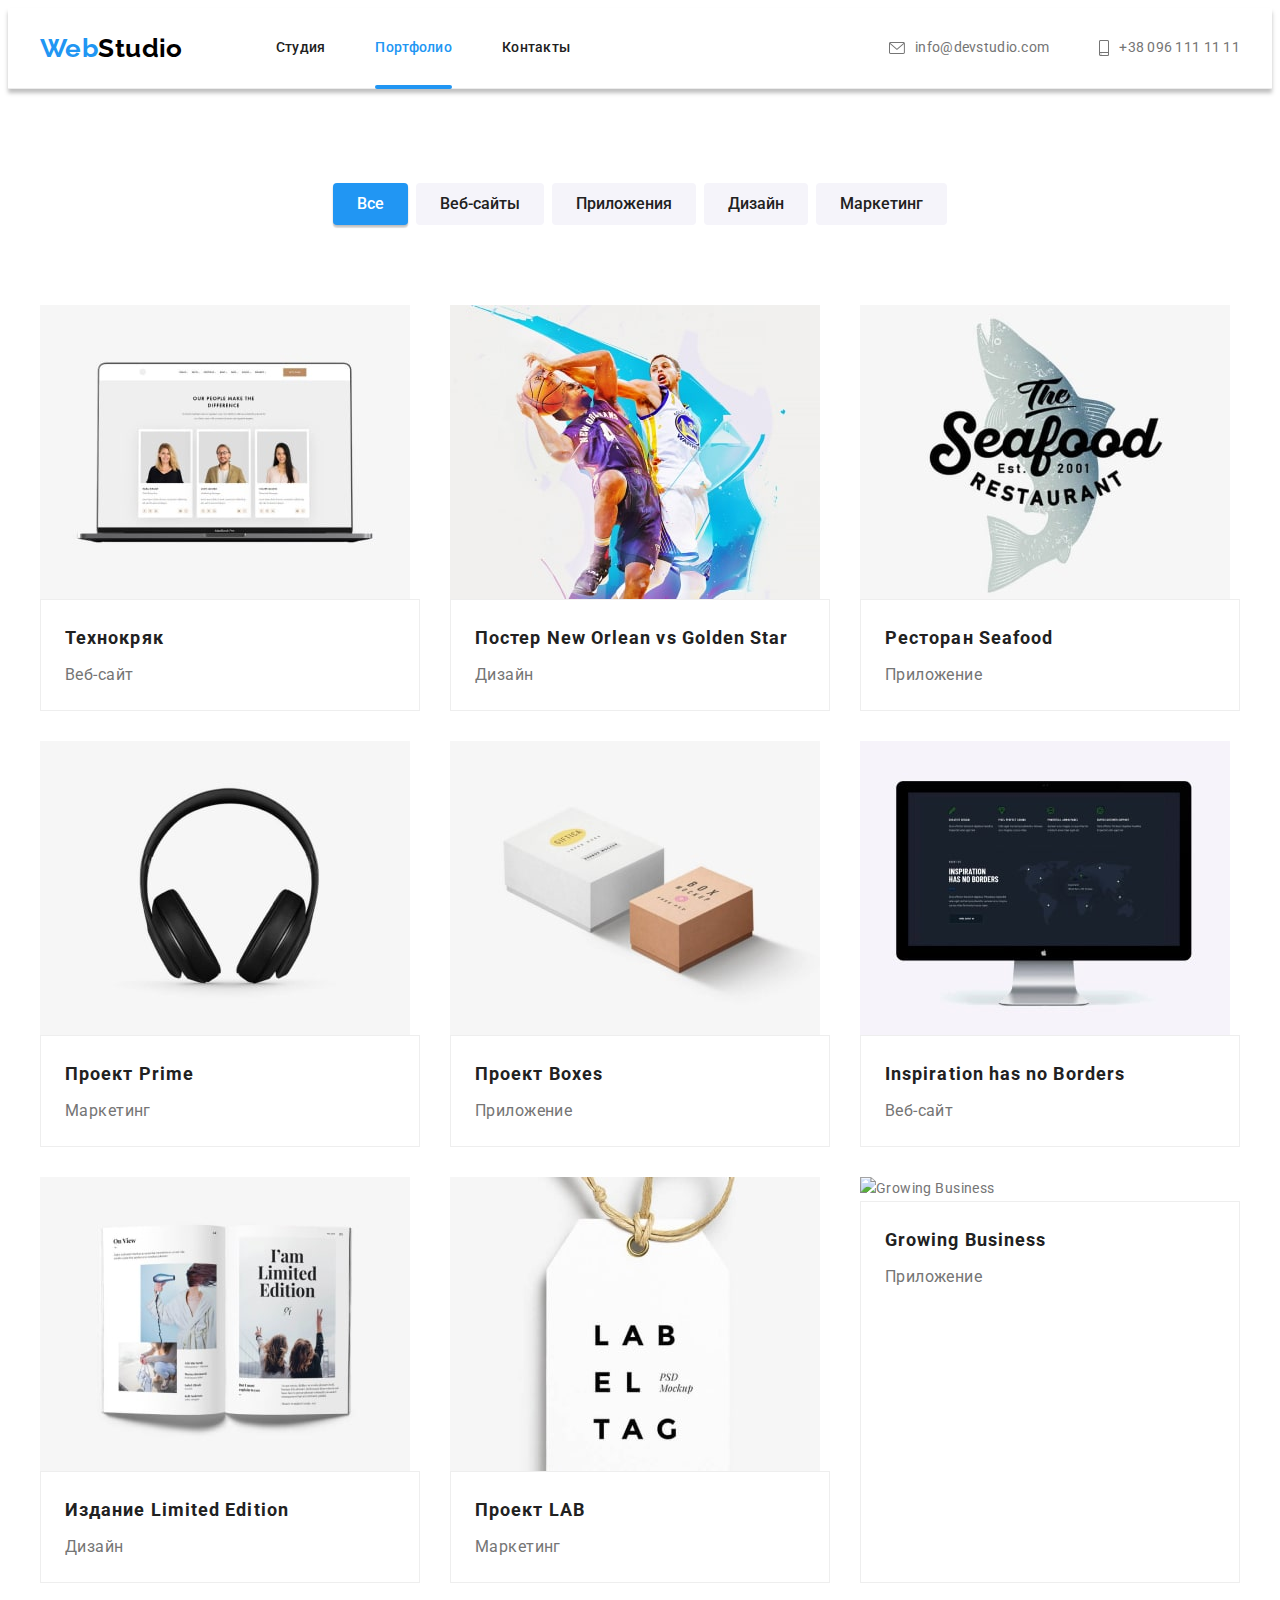
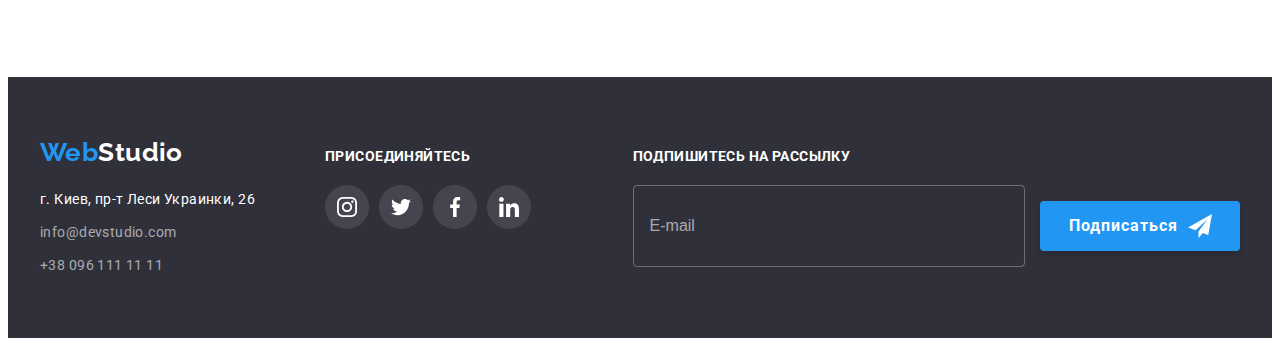
==== portfolio.html @ 7e3dad59 "ДЗ 8" ====
<!DOCTYPE html>
<html lang="en">
<head>
    <meta charset="UTF-8">
    <meta http-equiv="X-UA-Compatible" content="IE=edge">
    <meta name="viewport" content="width=device-width, initial-scale=1.0">
    <title>Document</title>
    <link href="https://fonts.googleapis.com/css2?family=Raleway:wght@700&family=Roboto:wght@400;500;700;900&display=swap"
        rel="stylesheet">
        <link rel="stylesheet" href="https://cdnjs.cloudflare.com/ajax/libs/modern-normalize/1.1.0/modern-normalize.min.css"
            integrity="sha512-wpPYUAdjBVSE4KJnH1VR1HeZfpl1ub8YT/NKx4PuQ5NmX2tKuGu6U/JRp5y+Y8XG2tV+wKQpNHVUX03MfMFn9Q=="
            crossorigin="anonymous" referrerpolicy="no-referrer" />
    <link rel="stylesheet" href="./css/styles.css">
    <link rel="stylesheet" href="./css/main.min.css">
</head>
<body>
    <!-- Шапка сайта-->
<header class="header">
    <div class="container header__container">
        <nav class="nav-page header__nav">
            <a href="./index.html" lang="en" class="logo link">Web<span class="logo__header">Studio</span></a>
            <ul class="header__nav-list list header__list">
                <li class="header__item"><a href="./index.html"
                        class="link header__link">Студия</a></li>
                <li class="header__item"><a href="./portfolio.html" class="header__link--active link header__link">Портфолио</a></li>
                <li class="header__item"><a href="" class="link header__link">Контакты</a></li>
            </ul>
        </nav>
        <ul class="header__contacts-list list">
            <li class="header__contacts-item">
                <a href="mailto:info@devstudio.com" class="link header__contacts-link">
                    <svg class="header__contacts-icons" width="16px" height="12px">
                        <use href="./images/icons.svg#icon-mail"></use>
                    </svg>
                    info@devstudio.com</a>
            </li>
            <li class="header__contacts-item">
                <a href="tel:+380961111111" class="link header__contacts-link">
                    <svg class="header__contacts-icons" width="10px" height="16px">
                        <use href="./images/icons.svg#icon-smartphone"></use>
                    </svg>
                    +38 096 111 11 11</a>
            </li>
        </ul>

        <button type="button" class="menu-open-btn" aria-expanded="false" aria-controls="menu-container"
            data-menu-button>
            <svg width="40" height="40" aria-label="Кнопа вызова меню">
                <use class="icon-menu" href="./images/icons.svg#icon-menu_40px"></use>
                <use class="icon-close" href="./images/icons.svg#icon-close_40px"></use>
            </svg>
        </button>
        <div class="header__mob-menu" id="menu-container" data-menu>
            <div class="container-mob">
            <div class="header__mob-menu-top">
            <ul class="header__mob-menu-list list">
                <li class="header__mob-menu-item"><a href="./index.html" class="link header__mob-menu-link">Студия</a>
                </li>
                <li class="header__mob-menu-item"><a href="./portfolio.html" class="link header__mob-menu-link">Портфолио</a></li>
                <li class="header__mob-menu-item"><a href="" class="link header__mob-menu-link">Контакты</a></li>
            </ul>
            </div>
            <div class="header__mob-menu-bottom">
                <ul class="header__mob-adress-list list">
                    <li class="header__mob-adress-item">
                        <a href="tel:+380961111111" class="link header__mob-adress-link phone-number">
                            +38 096 111 11 11</a>
                    </li>
                    <li class="header__mob-adress-item">
                        <a href="mailto:info@devstudio.com" class="link header__mob-adress-link">
                            info@devstudio.com</a>
                    </li>
                </ul>
                <ul class="header__mob-socials-list list">
                    <li class="header__mob-socials-item">
                        <a href="" target="_blank" rel="noopener noreferrer nofollow"
                            class="header__mob-socials-link link">Instagram</a>
                    </li>
                    <li class="header__mob-socials-item">
                        <a href="" target="_blank" rel="noopener noreferrer nofollow"
                            class="header__mob-socials-link link">Twitter</a>
                    </li>
                    <li class="header__mob-socials-item">
                        <a href="" target="_blank" rel="noopener noreferrer nofollow"
                            class="header__mob-socials-link link">Facebook</a>
                    </li>
                    <li class="header__mob-socials-item">
                        <a href="" target="_blank" rel="noopener noreferrer nofollow"
                            class="header__mob-socials-link link">LinkedIn</a>
                    </li>
                </ul>
            </div>
            </div>
        </div>
    </div>
</header>

<main>
    <section class="section portfolio-section">
    <!-- Наши работы -->
    <h1 class="visually-hidden"> Наши работы </h1>
    <div class="container">
    <ul class="filter-list list">
        <li class="button-item"><button type="button" class="filter-btn active"> Все </button></li>
        <li class="button-item"><button type="button" class="filter-btn"> Веб-сайты </button></li>
        <li class="button-item"><button type="button" class="filter-btn"> Приложения </button></li>
        <li class="button-item"><button type="button" class="filter-btn"> Дизайн </button></li>
        <li class="button-item"><button type="button" class="filter-btn"> Маркетинг </button></li>
    </ul>
    <div class="portfolio">
    <ul class="card-set list">
<li class="card-item">
    <a href="" target="_blank" rel="noopener noreferrer nofollow" class="portfolio-link link">
        <div class="portfolio-items-wrap">
            <picture>
            <source srcset="./images/DESK_Tehnokryak@1x-min.jpg 1x, 
            ./images/DESK_Tehnokryak@2x-min.jpg 2x" media="(min-width: 1200px)">
            <source srcset="./images/TAB_Tehnokryak@1x-min.jpg 1x, 
            ./images/TAB_Tehnokryak@2x-min.jpg 2x" media="(min-width: 768px)">
            <source srcset="./images/MOB_Tehnokryak@1x-min.jpg 1x, 
            ./images/MOB_Tehnokryak@2x-min.jpg 2x" media="(min-width: 480px)">
            <img src="./images/img-portfolio-technocrack-min.jpg" alt="Технокряк">
            </picture>

            <p class="portfolio-img-text">Технокряк это современная площадка распространения коронавируса. Компании
                используют эту платформу для цифрового шпионажа и атак на защищённые сервера конкурентов.</p>
        </div>
        <div class="portfolio-border">
            <h2 class="portfolio-title">Технокряк</h2>
            <p class="portfolio-category">Веб-сайт</p>
        </div>
    </a>
</li>
<li class="card-item">
    <a href="" target="_blank" rel="noopener noreferrer nofollow" class="portfolio-link link">
        <div class="portfolio-items-wrap">
            <picture>
            <source srcset="./images/DESK_NewOrlean@1x-min.jpg 1x, 
            ./images/DESK_NewOrlean@2x-min.jpg 2x"
                media="(min-width: 1200px)">
            <source srcset="./images/TAB_NewOrlean@1x-min.jpg 1x, 
            ./images/TAB_NewOrlean@2x-min.jpg 2x"
                media="(min-width: 768px)">
            <source srcset="./images/MOB_NewOrlean@1x-min.jpg 1x, 
            ./images/MOB_NewOrlean@2x-min.jpg 2x"
                media="(min-width: 480px)">
            <img src="./images/img-portfolio-new-orlean-min.jpg" alt="Постер New Orlean vs Golden Star">
            </picture>
            <p class="portfolio-img-text">Lorem ipsum dolor sit amet, consectetur adipisicing elit. Possimus itaque
                eos adipisci eum iste a natus corrupti provident optio quas.</p>
        </div>

        <div class="portfolio-border">
            <h2 class="portfolio-title">Постер New Orlean vs Golden Star</h2>
            <p class="portfolio-category">Дизайн</p>
        </div>

    </a>
</li>
<li class="card-item">
    <a href="" target="_blank" rel="noopener noreferrer nofollow" class="portfolio-link link">
        <div class="portfolio-items-wrap">
            <picture>
            <source srcset="./images/DESK_Seafood@1x-min.jpg 1x, 
                ./images/DESK_Seafood@2x-min.jpg 2x" media="(min-width: 1200px)">
            <source srcset="./images/TAB_Seafood@1x-min.jpg 1x, 
                ./images/TAB_Seafood@2x-min.jpg 2x" media="(min-width: 768px)">
            <source srcset="./images/MOB_Seafood@1x-min.jpg 1x, 
                ./images/MOB_Seafood@2x-min.jpg 2x" media="(min-width: 480px)">
            <img src="./images/img-portfolio-seafood-min.jpg" alt="Ресторан Seafood">
            </picture>

            <p class="portfolio-img-text">Lorem ipsum, dolor sit amet consectetur adipisicing elit. Dolores dolorum
                iste dolorem voluptatum id aliquid cumque temporibus excepturi ullam est!</p>
        </div>

        <div class="portfolio-border">
            <h2 class="portfolio-title">Ресторан Seafood</h2>
            <p class="portfolio-category">Приложение</p>
        </div>

    </a>
</li>
<li class="card-item">
    <a href="" target="_blank" rel="noopener noreferrer nofollow" class="portfolio-link link">
        <div class="portfolio-items-wrap">
            <picture>
            <source srcset="./images/DESK_Prime@1x-min.jpg 1x, 
                            ./images/DESK_Prime@2x-min.jpg 2x" media="(min-width: 1200px)">
            <source srcset="./images/TAB_Prime@1x-min.jpg 1x, 
                            ./images/TAB_Prime@2x-min.jpg 2x" media="(min-width: 768px)">
            <source srcset="./images/MOB_Prime@1x-min.jpg 1x, 
                            ./images/MOB_Prime@2x-min.jpg 2x" media="(min-width: 480px)">
            <img src="./images/img-portfolio-prime-min.jpg" alt="Проект Prime">
            </picture>
            <p class="portfolio-img-text">Lorem ipsum dolor sit amet consectetur adipisicing elit. Blanditiis et
                quam velit neque, suscipit totam ea! Reprehenderit nostrum ab facilis.</p>
        </div>

        <div class="portfolio-border">
            <h2 class="portfolio-title">Проект Prime</h2>
            <p class="portfolio-category">Маркетинг</p>
        </div>
    </a>
</li>
<li class="card-item">
    <a href="" target="_blank" rel="noopener noreferrer nofollow" class="portfolio-link link">
        <div class="portfolio-items-wrap">
            <picture>
            <source srcset="./images/DESK_Boxes@1x-min.jpg 1x, 
            ./images/DESK_Boxes@2x-min.jpg 2x" media="(min-width: 1200px)">
            <source srcset="./images/TAB_Boxes@1x-min.jpg 1x, 
            ./images/TAB_Boxes@2x-min.jpg 2x" media="(min-width: 768px)">
            <source srcset="./images/MOB_Boxes@1x-min.jpg 1x, 
            ./images/MOB_Boxes@2x-min.jpg 2x" media="(min-width: 480px)">
            <img src="./images/img-portfolio-boxes-min.jpg" alt="Проект Boxes">
        </picture>

            <p class="portfolio-img-text">Lorem ipsum dolor sit amet consectetur, adipisicing elit. Corporis debitis
                veniam eveniet eligendi perspiciatis, earum quaerat autem expedita fugiat facere!</p>
        </div>
        <div class="portfolio-border">
            <h2 class="portfolio-title">Проект Boxes</h2>
            <p class="portfolio-category">Приложение</p>
        </div>
    </a>
</li>
<li class="card-item">
    <a href="" target="_blank" rel="noopener noreferrer nofollow" class="portfolio-link link">
        <div class="portfolio-items-wrap">
        <picture>
            <source srcset="./images/DESK_Inspiration@1x-min.jpg 1x, 
            ./images/DESK_Inspiration@2x-min.jpg 2x" media="(min-width: 1200px)">
            <source srcset="./images/TAB_Inspiration@1x-min.jpg 1x, 
            ./images/TAB_Inspiration@2x-min.jpg 2x" media="(min-width: 768px)">
            <source srcset="./images/MOB_Inspiration@1x-min.jpg 1x, 
            ./images/MOB_Inspiration@2x-min.jpg 2x" media="(min-width: 480px)">
            <img src="./images/img-portfolio-inspiration-min.jpg" alt="Inspiration has no Borders">
            </picture>

            <p class="portfolio-img-text">Lorem, ipsum dolor sit amet consectetur adipisicing elit. A obcaecati
                reiciendis quaerat architecto, sit sunt corrupti nostrum ad. Sapiente, non?</p>
        </div>
        <div class="portfolio-border">
            <h2 class="portfolio-title">Inspiration has no Borders</h2>
            <p class="portfolio-category">Веб-сайт</p>
        </div>
    </a>
</li>
<li class="card-item">
    <a href="" target="_blank" rel="noopener noreferrer nofollow" class="portfolio-link link">
        <div class="portfolio-items-wrap">
        <picture>
            <source srcset="./images/DESK_Limited@1x-min.jpg 1x, 
            ./images/DESK_Limited@2x-min.jpg 2x" media="(min-width: 1200px)">
            <source srcset="./images/TAB_Limited@1x-min.jpg 1x, 
            ./images/TAB_Limited@2x-min.jpg 2x" media="(min-width: 768px)">
            <source srcset="./images/MOB_Limited@1x-min.jpg 1x, 
            ./images/MOB_Limited@2x-min.jpg 2x" media="(min-width: 480px)">
            <img src="./images/img-portfolio-limited-edition-min.jpg" alt="Издание Limited Edition">
        </picture>

            <p class="portfolio-img-text">Lorem ipsum dolor sit amet consectetur, adipisicing elit. Minima,
                voluptatum placeat? Mollitia in libero nemo blanditiis quos suscipit deleniti temporibus.</p>
        </div>
        <div class="portfolio-border">
            <h2 class="portfolio-title">Издание Limited Edition</h2>
            <p class="portfolio-category">Дизайн</p>
        </div>
    </a>
</li>
<li class="card-item">
    <a href="" target="_blank" rel="noopener noreferrer nofollow" class="portfolio-link link">
        <div class="portfolio-items-wrap">
            <picture>
            <source srcset="./images/DESK_LAB@1x-min.jpg 1x, 
            ./images/DESK_LAB@2x-min.jpg 2x" media="(min-width: 1200px)">
            <source srcset="./images/TAB_LAB@1x-min.jpg 1x, 
            ./images/TAB_LAB@2x-min.jpg 2x" media="(min-width: 768px)">
            <source srcset="./images/MOB_LAB@1x-min.jpg 1x, 
            ./images/MOB_LAB@2x-min.jpg 2x" media="(min-width: 480px)">
            <img src="./images/img-portfolio-lab-min.jpg" alt="Проект LAB">
        </picture>
            <p class="portfolio-img-text">Lorem ipsum, dolor sit amet consectetur adipisicing elit. Vitae optio
                soluta suscipit ad eos ipsam minus accusamus nesciunt sit tempore?</p>
        </div>
        <div class="portfolio-border">
            <h2 class="portfolio-title">Проект LAB</h2>
            <p class="portfolio-category">Маркетинг</p>
        </div>
    </a>
</li>
<li class="card-item">
    <a href="" target="_blank" rel="noopener noreferrer nofollow" class="portfolio-link link">
        <div class="portfolio-items-wrap">
        <picture>
            <source srcset="./images/DESK_business@1x-min.jpg 1x, 
            ./images/DESK_business@2x-min.jpg 2x" media="(min-width: 1200px)">
            <source srcset="./images/TAB_business@1x-min.jpg 1x, 
            ./images/TAB_business@2x-min.jpg 2x" media="(min-width: 768px)">
            <source srcset="./images/MOB_business@1x-min.jpg 1x, 
            ./images/MOB_business@2x-min.jpg 2x" media="(min-width: 480px)">
            <img src="./images/img-portfolio-growing-business-min.jpg" alt="Growing Business">
        </picture>

            <p class="portfolio-img-text">Lorem ipsum dolor sit amet consectetur, adipisicing elit. Voluptatem
                facere et odit ipsa praesentium? Eius illum consequuntur asperiores temporibus pariatur.</p>
        </div>
        <div class="portfolio-border">
            <h2 class="portfolio-title">Growing Business</h2>
            <p class="portfolio-category">Приложение</p>
        </div>
    </a>
</li>
    </ul>
    </div>

    </div>
</section>
</main>
    <!-- Футер -->
    <footer class="basement basement-section">
        <div class="container basement__container">
            <div class="basement__wrapper">
                <a href="./index.html" lang="en" class="logo link">Web<span class="logo__footer">Studio</span></a>
                <address class="basement__address">
                    <ul class="basement__list list">
                        <li class="basement__items"><a href="https://goo.gl/maps/84MK3g47taFm8UyFA" target="_blank"
                                rel="noopener noreferrer nofollow" class="basement__link link white"> г. Киев, пр-т Леси
                                Украинки, 26 </a></li>
                        <li class="basement__items"><a href="mailto:info@devstudio.com"
                                class="basement__link link">info@devstudio.com</a></li>
                        <li class="basement__items"><a href="tel:+380961111111" class="basement__link link">+38 096 111 11
                                11</a></li>
                    </ul>
                </address>
            </div>
            <div class="basement__wrapper">
                <h2 class="basement__title">присоединяйтесь</h2>
                <ul class="socials list">
                    <li class="socials__item">
                        <a href="" target="_blank" rel="noopener noreferrer nofollow" class="socials__link link">
                            <svg class="socials__icon" width="20" height="20">
                                <use href="images/icons.svg#icon-instagram"></use>
                            </svg>
                        </a>
                    </li>
                    <li class="socials__item">
                        <a href="" target="_blank" rel="noopener noreferrer nofollow" class="socials__link link">
                            <svg class="socials__icon" width="20" height="20">
                                <use href="images/icons.svg#icon-twitter"></use>
                            </svg>
                        </a>
                    </li>
                    <li class="socials__item">
                        <a href="" target="_blank" rel="noopener noreferrer nofollow" class="socials__link link">
                            <svg class="socials__icon" width="20" height="20">
                                <use href="images/icons.svg#icon-facebook"></use>
                            </svg>
                        </a>
                    </li>
                    <li class="socials__item">
                        <a href="" target="_blank" rel="noopener noreferrer nofollow" class="socials__link link">
                            <svg class="socials__icon" width="20" height="20">
                                <use href="images/icons.svg#icon-linkedin"></use>
                            </svg>
                        </a>
                    </li>
                </ul>
            </div>
            <div class="basement__wrapper">
                <h2 class="basement__title">Подпишитесь на рассылку</h2>
                <form class="subscribe-form">
                    <input type="email" class="subscribe-form__input" id="form-input" name="mail" placeholder="E-mail">
                    <button type="submit" class="btn basement__btn">
                        <span class="subscribe">Подписаться</span>
                        <svg class="subscribe-form__icon" width="24px" height="24px">
                            <use href="images/icons.svg#icon-icon-send"></use>
                        </svg>
                    </button>
                </form>
            </div>
        </div>
    </footer>
        <script src="./js/mobile-menu.js"></script>
</body>
</html>
---- css/styles.css ----
/* цвета страницы
акцент #2196F3
черный #000000
белый #FFFFFF
заголовки #212121
основной цвет текста #757575
*/

/* ----------reset------------ */

/* ---------------------------- */

/* ---------container------------ */

/* ------LOGO-------- */

/* --------HEADER-LINKS----------- */

/* ---------HERO----------- */

/* ------------BENEFITS---------- */

/* ---------TEAM---------- */

/* ---------WORK---------- */

/* ----------TEAM------------ */

/* --------------CLIENTS------------ */

/* --------------BASEMENT----------- */

/* ---------MODAL-WINDOW---------- */

/* ---------------FILTER-PORTFOLIO---------- */
---- css/main.min.css ----
:root{--accent-color: #2196f3;--logo-color: #000000;--title-text-color: #212121;--primary-text-color: #757575;--hero-white-color: #ffffff;--background-color-style: #2f303a;--btn-background-color: #f5f4fa;--icons-main-color: #afb1b8;--duration: 250ms;--timing-function: cubic-bezier(0.4, 0, 0.2, 1);--card-item: 4}h1,h2,h3,h4,h5,h6,p{margin:0}ul{margin:0;padding-left:0}body{color:var(--primary-text-color);font-family:'Roboto', sans-serif;font-size:14px;line-height:1.71;letter-spacing:0.03em}body.modal-open{overflow:hidden}.link{text-decoration:none;color:inherit}.list{list-style:none}img{display:block;max-width:100%;height:auto}.container{width:100vw;padding-left:15px;padding-right:15px;margin:0 auto}@media screen and (mіn-width: 480px){.container{width:480px}}@media screen and (min-width: 768px){.container{width:768px}}@media screen and (min-width: 1200px){.container{width:1200px}}.backdrop{position:fixed;top:0;width:100vw;height:100vh;background-color:rgba(0,0,0,0.2);transition:opacity var(--duration) var(--timing-function),visibility var(--duration) var(--timing-function)}@media screen and (max-width: 767px){.backdrop{padding:93px 15px 94px 15px}}.modal{position:relative;width:100%;min-height:609px;background-color:#ffffff;box-shadow:0px 1px 3px rgba(0,0,0,0.12),0px 1px 1px rgba(0,0,0,0.14),0px 2px 1px rgba(0,0,0,0.2);border-radius:4px;padding:40px}.backdrop.is-hidden .modal{transform:translate(-50%, -50%) scale(0.7)}@media screen and (min-width: 768px){.modal{width:450px;position:absolute;top:50%;left:50%;transform:translate(-50%, -50%) scale(1.1);transition:transform var(--duration) var(--timing-function)}}@media screen and (min-width: 1200px){.modal{width:528px;min-height:581px}}.is-hidden{opacity:0;pointer-events:none;visibility:hidden}.modal-close{position:absolute;top:8px;right:8px;display:flex;align-items:center;justify-content:center;width:30px;height:30px;border-radius:50%;border:1px solid rgba(0,0,0,0.1);background-color:transparent;cursor:pointer}.modal-close:focus .modal-icon,.modal-close:hover .modal-icon{fill:var(--accent-color)}.modal-title{font-weight:700;font-size:20px;line-height:1.15;text-align:center;margin-bottom:12px;color:var(--title-text-color)}.form-input{width:100%;height:40px;border:1px solid rgba(33,33,33,0.2);border-radius:4px;padding:12px 42px;outline:none;transition:border-color var(--duration) var(--timing-function)}.form-input:focus,.form-input:hover{border-color:var(--accent-color)}.modal-comment{width:100%;height:120px;resize:none;padding:12px 16px;border:1px solid rgba(33,33,33,0.2);border-radius:4px;outline:none;transition:border-color var(--duration) var(--timing-function)}.modal-comment:focus,.modal-comment:hover{border-color:var(--accent-color)}.modal-comment::placeholder{font-size:12px;line-height:1.17;letter-spacing:0.01em;color:rgba(117,117,117,0.5)}.input-wrap{position:relative}.input-icon{position:absolute;left:12px;top:50%;transform:translateY(-50%);transition:fill var(--duration) var(--timing-function)}.form-input:focus+.input-icon,.form-input:hover+.input-icon{fill:var(--accent-color)}.modal-label{display:flex;flex-direction:column;color:var(--primary-text-color)}.modal-label::placeholder{font-size:12px;line-height:1.17;letter-spacing:0.01em;color:rgba(117,117,117,0.5)}.modal-label:not(:last-child){margin-bottom:10px}.modal-form-wrapper{margin-bottom:20px}.modal-label-text{margin-bottom:4px;font-size:12px;line-height:1.17;letter-spacing:0.01em}.check-text{font-size:12px;line-height:1.17;color:var(--primary-text-color);display:flex;align-items:center;justify-content:center}@media screen and (min-width: 1200px){.check-text{font-size:14px;line-height:1.71}}.policy-wrap{margin-bottom:30px}.licensing-policy{color:var(--accent-color)}.modal-form .btn{display:block;margin-right:auto;margin-left:auto}.check-text .custom-icon{width:16px;height:15px;border-radius:2px;border:2px solid #212121;margin-right:7px;display:flex;align-items:center;justify-content:center;cursor:pointer}.policy-checkbox:checked+.check-text .custom-icon{background-color:var(--accent-color);border:none}.policy-checkbox:hover+.check-text .custom-icon,.policy-checkbox:focus+.check-text .custom-icon{border-color:var(--accent-color)}.logo{display:block;color:var(--accent-color);font-family:'Raleway', sans-serif;font-weight:700;font-size:24px;line-height:1.17}@media screen and (min-width: 1200px){.logo{font-size:26px;line-height:1.19}}.logo__header{color:var(--logo-color)}.logo__footer{color:var(--hero-white-color)}.header__container,.header__nav{display:flex;align-items:center}.header__container{position:relative}.header{border-bottom:1px solid #ececec;box-shadow:0px 4px 4px rgba(0,0,0,0.25)}.header__list{display:flex;margin-left:auto}@media screen and (max-width: 767px){.header__list{display:none}}.header__contacts-list{display:flex;flex-direction:column;margin-left:auto}@media screen and (max-width: 767px){.header__contacts-list{display:none}}@media screen and (min-width: 1200px){.header__contacts-list{flex-direction:row}}.header__item:not(:last-child){margin-right:50px}.nav-page .logo{padding:16px 0;margin-right:88px}@media screen and (min-width: 768px){.nav-page .logo{margin-right:88px}}@media screen and (min-width: 1200px){.nav-page .logo{margin-right:93px}}.header__nav-list{color:var(--title-text-color)}.header__link{display:flex;align-items:center;padding-top:32px;padding-bottom:32px;font-weight:500;line-height:1.14;letter-spacing:0.02em;transition:color var(--duration) var(--timing-function)}.header__link:hover,.header__link:focus{color:var(--accent-color)}.header__contacts-link{display:flex;align-items:center;font-size:12px;line-height:1.17;letter-spacing:0.02em;transition:color var(--duration) var(--timing-function)}.header__contacts-link:hover,.header__contacts-link:focus{color:var(--accent-color)}@media screen and (min-width: 1200px){.header__contacts-link{font-size:14px;line-height:1.14}}.header__nav-list .header__link--active{position:relative;color:var(--accent-color)}.header__nav-list .header__link--active::after{content:'';width:100%;height:4px;background-color:var(--accent-color);border-radius:2px;position:absolute;left:0;bottom:-1px}.header__contacts-item:not(:last-child){margin-bottom:10px}@media screen and (min-width: 1200px){.header__contacts-item:not(:last-child){margin-bottom:0;margin-right:50px}}.header__contacts-icons{margin-right:10px;fill:currentColor}.header__mob-menu-bottom{margin-top:auto}.menu-open-btn{display:block;margin:0 0 0 auto;padding:0;cursor:pointer;border:none;background-color:transparent;z-index:2;transition:color var(--duration) var(--timing-function)}.menu-open-btn:hover.is-open .icon-close,.menu-open-btn:hover .icon-menu{color:var(--accent-color)}@media screen and (min-width: 768px){.menu-open-btn{display:none}}.btn-icon{fill:currentColor}.menu-open-btn .icon-close{display:none}.menu-open-btn.is-open .icon-close{display:block}.menu-open-btn.is-open .icon-menu{display:none}.header__mob-menu{position:fixed;top:0;left:0;width:100%;height:100%;background-color:#fff;z-index:1;padding:48px 40px;opacity:0;visibility:hidden;pointer-events:none;transition:opacity var(--duration) var(--timing-function),visibility var(--duration) var(--timing-function)}.header__mob-menu .container-mob{display:flex;height:100%;flex-direction:column;justify-content:space-between}.header__mob-menu.is-open{opacity:1;visibility:visible;pointer-events:initial}.header__mob-menu-link{font-size:40px;line-height:1.18;color:var(--title-text-color);transition:color var(--duration) var(--timing-function)}.header__mob-menu-link:hover,.header__mob-menu-link:focus{color:var(--accent-color)}.header__mob-menu-item:not(:last-child),.header__mob-adress-item:not(:last-child){margin-bottom:32px}.header__mob-adress-link{font-size:34px;line-height:1.18;transition:color var(--duration) var(--timing-function)}.header__mob-adress-link.phone-number{color:var(--accent-color)}.header__mob-adress-link:hover,.header__mob-adress-link:focus{color:var(--accent-color)}.header__mob-adress-list{margin-bottom:64px}.header__mob-socials-list{display:flex}.header__mob-socials-item:not(:last-child){margin-right:10px}.header__mob-socials-item:not(:first-child){margin-left:10px}.header__mob-socials-item:not(:last-child){position:relative}.header__mob-socials-item:not(:last-child)::after{content:'';position:absolute;right:-10px;top:0;display:block;width:2px;height:22px;background-color:rgba(33,33,33,0.2)}.header__mob-socials-link{color:var(--accent-color)}.hero{background-color:var(--background-color-style);background-image:linear-gradient(rgba(47,48,58,0.4), rgba(47,48,58,0.4)),url(../images/MOB_Hero_bg@1x-min.jpg);background-repeat:no-repeat;background-position:center;background-size:cover, auto;text-align:center;padding-top:118px;padding-bottom:118px}@media (min-device-pixel-ratio: 2), (min-resolution: 192dpi), (min-resolution: 2dppx){.hero{background-color:var(--background-color-style);background-image:linear-gradient(rgba(47,48,58,0.4), rgba(47,48,58,0.4)),url(../images/MOB_Hero_bg@2x-min.jpg)}}@media screen and (min-width: 768px){.hero{background-image:linear-gradient(rgba(47,48,58,0.4), rgba(47,48,58,0.4)),url(../images/TAB_Hero_bg@1x-min.jpg)}}@media screen and (min-width: 768px) and (min-device-pixel-ratio: 2), screen and (min-width: 768px) and (min-resolution: 192dpi), screen and (min-width: 768px) and (min-resolution: 2dppx){.hero{background-image:linear-gradient(rgba(47,48,58,0.4), rgba(47,48,58,0.4)),url(../images/TAB_Hero_bg@2x-min.jpg)}}@media screen and (min-width: 1200px){.hero{padding-top:200px;padding-bottom:200px;background-image:linear-gradient(rgba(47,48,58,0.4), rgba(47,48,58,0.4)),url(../images/DESK_Hero_bg@1x-min.jpg)}}@media screen and (min-width: 1200px) and (min-device-pixel-ratio: 2), screen and (min-width: 1200px) and (min-resolution: 192dpi), screen and (min-width: 1200px) and (min-resolution: 2dppx){.hero{background-color:var(--background-color-style);background-image:linear-gradient(rgba(47,48,58,0.4), rgba(47,48,58,0.4)),url(../images/DESK_Hero_bg@2x-min.jpg)}}.hero__title{display:block;max-width:360px;margin-right:auto;margin-left:auto;margin-bottom:30px;color:var(--hero-white-color);font-size:26px;line-height:1.62;font-weight:900;letter-spacing:0.06em;text-transform:uppercase}@media screen and (min-width: 1200px){.hero__title{font-size:44px;line-height:1.36;max-width:696px}}.btn{font-family:inherit;color:var(--hero-white-color);background-color:var(--accent-color);font-weight:700;font-size:16px;line-height:1.87;align-items:center;letter-spacing:0.06em;cursor:pointer;border:none;box-shadow:0px 4px 4px rgba(0,0,0,0.15);border-radius:4px;padding:10px 32px;transition:background-color var(--duration) var(--timing-function)}.btn:hover,.btn:focus{background-color:#188ce8}.visually-hidden{position:absolute;width:1px;height:1px;margin:-1px;padding:0;overflow:hidden;border:0;clip:rect(0 0 0 0)}.card-set{margin-top:-30px}@media screen and (min-width: 768px){.card-set{display:flex;flex-wrap:wrap;margin-left:-30px}}.card-item{margin-top:30px}@media screen and (min-width: 768px){.card-item{width:calc(100% / 2 - 30px);margin-left:30px}}@media screen and (min-width: 1200px){.card-item{width:calc(100% / var(--card-item) - 30px);margin-left:30px}}.benefits__title{margin-bottom:10px;color:var(--title-text-color);font-weight:700;font-size:14px;line-height:1.14;text-transform:uppercase}.benefits__box{display:flex;align-items:center;justify-content:center;background-color:#f5f4fa;margin-bottom:30px;padding:25px 0;border-radius:4px}@media screen and (min-width: 768px){.benefits__box{padding:25px 142px}}@media screen and (min-width: 1200px){.benefits__box{padding:25px 100px}}.section-title{color:var(--title-text-color);font-weight:700;font-size:36px;line-height:1.17;text-align:center;margin-bottom:50px}.section{padding-top:60px;padding-bottom:60px}@media screen and (min-width: 1200px){.section{padding-top:94px;padding-bottom:94px}}.team{background-color:#f5f4fa}.team__item{background-color:#ffffff;box-shadow:0px 1px 3px rgba(0,0,0,0.12),0px 1px 1px rgba(0,0,0,0.14),0px 2px 1px rgba(0,0,0,0.2);border-radius:0px 0px 4px 4px}.team__position,.team__name{font-size:16px;line-height:1.19;text-align:center}.team__name{margin-bottom:10px;color:var(--title-text-color);font-weight:500}.team__position{margin-bottom:16px}.team-box{padding:30px 24px}.team .socials__link{background-color:#ffffff;color:var(--icons-main-color)}.work{padding-top:0px;--card-item: 3}@media screen and (max-width: 1199px){.work{display:none}}.work__wrap{position:relative;overflow:hidden}.work__text{position:absolute;bottom:0;left:0;background-color:rgba(47,48,58,0.8);color:var(--hero-white-color);font-weight:700;font-size:14px;line-height:1.14;text-align:center;text-transform:uppercase;width:100%;padding:27px 27px}.clients{--card-item: 6}.card-set--clients{margin-top:-30px;display:flex;flex-wrap:wrap;margin-left:-30px}.card-item--clients{margin-top:30px;width:calc(100% / 2 - 30px);margin-left:30px}@media screen and (min-width: 768px){.card-item--clients{width:calc(100% / 3 - 30px);margin-left:30px}}@media screen and (min-width: 1200px){.card-item--clients{width:calc(100% / var(--card-item) - 30px);margin-left:30px}}.clients__link{height:92px;border:1px solid #afb1b8;box-sizing:border-box;border-radius:4px;display:flex;justify-content:center;align-items:center;color:var(--icons-main-color);transition:color var(--duration) var(--timing-function),border-color var(--duration) var(--timing-function)}.clients__link:hover,.clients__link:focus{color:var(--accent-color);border-color:var(--accent-color)}.clients__icons{fill:currentColor}.basement__address{font-style:normal}.basement__link.white{color:var(--hero-white-color)}.basement__link{color:rgba(255,255,255,0.6);transition:color var(--duration) var(--timing-function)}.basement__link:hover,.basement__link:focus{color:var(--accent-color)}.basement-section{padding-bottom:60px;padding-top:60px;background-color:var(--background-color-style)}.basement .logo{margin-bottom:20px}.basement .socials__link{background-color:rgba(255,255,255,0.1);color:var(--hero-white-color)}.basement__items:not(:last-child){margin-bottom:9px}@media screen and (min-width: 768px){.basement__container{display:flex;flex-wrap:wrap;align-items:baseline;justify-content:space-around}}.basement__wrapper{text-align:center}.basement__wrapper:not(:last-child){margin-bottom:60px}@media screen and (min-width: 1200px){.basement__wrapper{text-align:left}.basement__wrapper:not(:last-child){margin-right:70px;margin-bottom:0}.basement__wrapper:last-child{margin-left:auto;margin-bottom:0}}.basement__title{font-size:14px;line-height:1.14;letter-spacing:0.03em;text-transform:uppercase;margin-bottom:20px;color:var(--hero-white-color)}.subscribe-form__input{width:100%;height:50px;padding:15px 16px;border:1px solid rgba(255,255,255,0.3);border-radius:4px;background-color:transparent;color:var(--hero-white-color);margin-right:12px;outline:none;transition:border-color var(--duration) var(--timing-function)}.subscribe-form__input::placeholder{color:rgba(255,255,255,0.6);font-size:16px;line-height:1.25}.subscribe-form__input:focus,.subscribe-form__input:hover{border-color:var(--accent-color)}@media screen and (min-width: 1200px){.subscribe-form__input{width:358px}}.basement__btn{position:relative;width:200px;padding:10px 29px;text-align:left;margin-top:20px}@media screen and (min-width: 1200px){.basement__btn{margin-top:0}}.subscribe-form__icon{position:absolute;right:28px;top:50%;transform:translateY(-50%)}.socials{display:flex;justify-content:center}.socials__link{width:44px;height:44px;border-radius:50%;display:flex;justify-content:center;align-items:center;transition:background-color var(--duration) var(--timing-function),color var(--duration) var(--timing-function)}.socials__link:hover,.socials__link:focus{background-color:var(--accent-color);color:var(--hero-white-color)}.socials__icon{fill:currentColor}.socials__item+.socials__item{margin-left:10px}.filter-btn{border-radius:4px;border-color:transparent;padding:6px 22px;font-family:inherit;color:var(--title-text-color);background-color:var(--btn-background-color);font-weight:500;font-size:16px;line-height:1.63;cursor:pointer;transition:background-color var(--duration) var(--timing-function),color var(--duration) var(--timing-function),box-shadow var(--duration) var(--timing-function)}.filter-btn:focus,.filter-btn:hover,.active{color:var(--hero-white-color);background-color:var(--accent-color);box-shadow:0px 3px 1px rgba(0,0,0,0.1),0px 1px 2px rgba(0,0,0,0.08),0px 2px 2px rgba(0,0,0,0.12)}.filter-list{display:flex;flex-wrap:wrap;justify-content:left;margin-bottom:70px}@media screen and (min-width: 768px){.filter-list{margin-bottom:60px;justify-content:center}}@media screen and (min-width: 1200px){.filter-list{margin-bottom:80px}}.button-item:not(:last-child){margin-right:8px}@media screen and (max-width: 389px){.button-item:not(:last-child){margin-bottom:15px}}@media screen and (min-width: 400px) and (max-width: 479px){.button-item:nth-child(-n+3){margin-bottom:15px}}@media screen and (min-width: 480px) and (max-width: 643px){.button-item:nth-child(-n+4){margin-bottom:15px}}.portfolio{--card-item: 3}.portfolio-border{flex-grow:1;border:1px solid #eeeeee;padding:20px 24px}.portfolio-title{color:var(--title-text-color);font-weight:700;font-size:18px;line-height:2;letter-spacing:0.06em;margin-bottom:4px}.portfolio-category{font-size:16px;line-height:1.88}.portfolio-link{display:flex;flex-direction:column;height:100%;transition:box-shadow var(--duration) var(--timing-function)}.portfolio-link:hover,.portfolio-link:focus{box-shadow:0px 1px 1px rgba(0,0,0,0.12),0px 4px 4px rgba(0,0,0,0.06),1px 4px 6px rgba(0,0,0,0.16)}.portfolio-items-wrap{position:relative;overflow:hidden}.portfolio-img-text{position:absolute;bottom:0;left:0;background-color:rgba(33,150,243,0.9);color:var(--hero-white-color);font-size:18px;line-height:1.56;width:100%;height:100%;padding:63px 24px;overflow:hidden;transform:translateY(101%);transition:transform var(--duration) var(--timing-function)}.portfolio-link:hover .portfolio-img-text,.portfolio-link:focus .portfolio-img-text{transform:translateY(0)}
/*# sourceMappingURL=main.min.css.map */
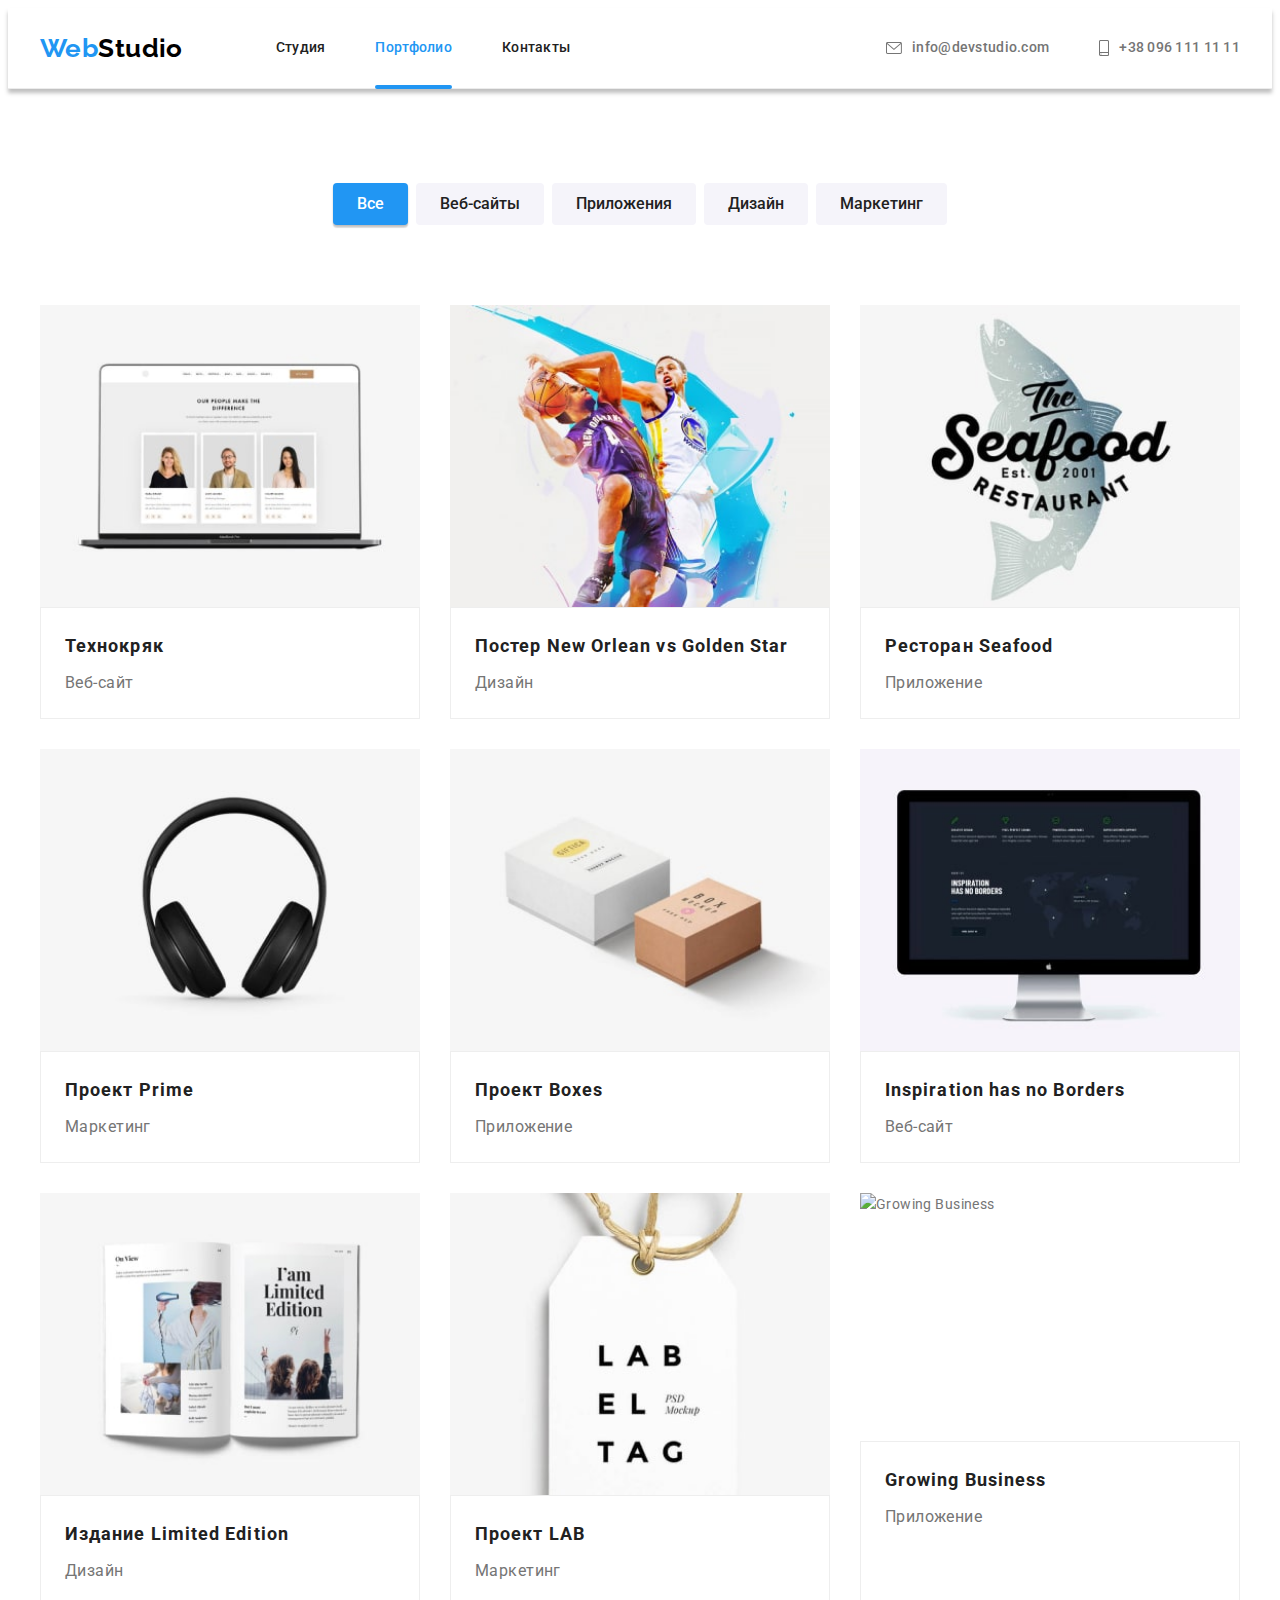
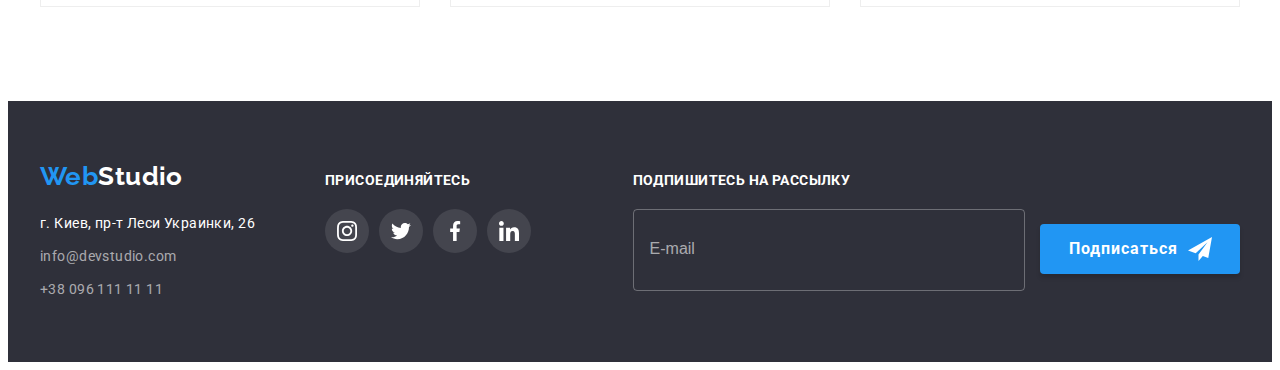
==== commit 2e45f6a6: "Правки по ДЗ 8" ====
--- a/portfolio.html
+++ b/portfolio.html
@@ -10,7 +10,6 @@
         <link rel="stylesheet" href="https://cdnjs.cloudflare.com/ajax/libs/modern-normalize/1.1.0/modern-normalize.min.css"
             integrity="sha512-wpPYUAdjBVSE4KJnH1VR1HeZfpl1ub8YT/NKx4PuQ5NmX2tKuGu6U/JRp5y+Y8XG2tV+wKQpNHVUX03MfMFn9Q=="
             crossorigin="anonymous" referrerpolicy="no-referrer" />
-    <link rel="stylesheet" href="./css/styles.css">
     <link rel="stylesheet" href="./css/main.min.css">
 </head>
 <body>
@@ -56,7 +55,7 @@
             <ul class="header__mob-menu-list list">
                 <li class="header__mob-menu-item"><a href="./index.html" class="link header__mob-menu-link">Студия</a>
                 </li>
-                <li class="header__mob-menu-item"><a href="./portfolio.html" class="link header__mob-menu-link">Портфолио</a></li>
+                <li class="header__mob-menu-item"><a href="./portfolio.html" class="link header__mob-menu-link link-active">Портфолио</a></li>
                 <li class="header__mob-menu-item"><a href="" class="link header__mob-menu-link">Контакты</a></li>
             </ul>
             </div>
@@ -119,7 +118,7 @@
             ./images/TAB_Tehnokryak@2x-min.jpg 2x" media="(min-width: 768px)">
             <source srcset="./images/MOB_Tehnokryak@1x-min.jpg 1x, 
             ./images/MOB_Tehnokryak@2x-min.jpg 2x" media="(min-width: 480px)">
-            <img src="./images/img-portfolio-technocrack-min.jpg" alt="Технокряк">
+            <img src="./images/MOB_Tehnokryak@1x-min.jpg" alt="Технокряк" width="450" height="294" loading="lazy">
             </picture>
 
             <p class="portfolio-img-text">Технокряк это современная площадка распространения коронавируса. Компании
@@ -144,7 +143,7 @@
             <source srcset="./images/MOB_NewOrlean@1x-min.jpg 1x, 
             ./images/MOB_NewOrlean@2x-min.jpg 2x"
                 media="(min-width: 480px)">
-            <img src="./images/img-portfolio-new-orlean-min.jpg" alt="Постер New Orlean vs Golden Star">
+            <img src="./images/MOB_NewOrlean@1x-min.jpg" alt="Постер New Orlean vs Golden Star" width="450" height="294" loading="lazy">
             </picture>
             <p class="portfolio-img-text">Lorem ipsum dolor sit amet, consectetur adipisicing elit. Possimus itaque
                 eos adipisci eum iste a natus corrupti provident optio quas.</p>
@@ -167,7 +166,7 @@
                 ./images/TAB_Seafood@2x-min.jpg 2x" media="(min-width: 768px)">
             <source srcset="./images/MOB_Seafood@1x-min.jpg 1x, 
                 ./images/MOB_Seafood@2x-min.jpg 2x" media="(min-width: 480px)">
-            <img src="./images/img-portfolio-seafood-min.jpg" alt="Ресторан Seafood">
+            <img src="./images/MOB_Seafood@1x-min.jpg" alt="Ресторан Seafood" width="450" height="294" loading="lazy">
             </picture>
 
             <p class="portfolio-img-text">Lorem ipsum, dolor sit amet consectetur adipisicing elit. Dolores dolorum
@@ -191,7 +190,7 @@
                             ./images/TAB_Prime@2x-min.jpg 2x" media="(min-width: 768px)">
             <source srcset="./images/MOB_Prime@1x-min.jpg 1x, 
                             ./images/MOB_Prime@2x-min.jpg 2x" media="(min-width: 480px)">
-            <img src="./images/img-portfolio-prime-min.jpg" alt="Проект Prime">
+            <img src="./images/MOB_Prime@1x-min.jpg" alt="Проект Prime" width="450" height="294" loading="lazy">
             </picture>
             <p class="portfolio-img-text">Lorem ipsum dolor sit amet consectetur adipisicing elit. Blanditiis et
                 quam velit neque, suscipit totam ea! Reprehenderit nostrum ab facilis.</p>
@@ -213,7 +212,7 @@
             ./images/TAB_Boxes@2x-min.jpg 2x" media="(min-width: 768px)">
             <source srcset="./images/MOB_Boxes@1x-min.jpg 1x, 
             ./images/MOB_Boxes@2x-min.jpg 2x" media="(min-width: 480px)">
-            <img src="./images/img-portfolio-boxes-min.jpg" alt="Проект Boxes">
+            <img src="./images/MOB_Boxes@1x-min.jpg" alt="Проект Boxes" width="450" height="294" loading="lazy">
         </picture>
 
             <p class="portfolio-img-text">Lorem ipsum dolor sit amet consectetur, adipisicing elit. Corporis debitis
@@ -235,7 +234,7 @@
             ./images/TAB_Inspiration@2x-min.jpg 2x" media="(min-width: 768px)">
             <source srcset="./images/MOB_Inspiration@1x-min.jpg 1x, 
             ./images/MOB_Inspiration@2x-min.jpg 2x" media="(min-width: 480px)">
-            <img src="./images/img-portfolio-inspiration-min.jpg" alt="Inspiration has no Borders">
+            <img src="./images/MOB_Inspiration@1x-min.jpg" alt="Inspiration has no Borders" width="450" height="294" loading="lazy">
             </picture>
 
             <p class="portfolio-img-text">Lorem, ipsum dolor sit amet consectetur adipisicing elit. A obcaecati
@@ -257,7 +256,7 @@
             ./images/TAB_Limited@2x-min.jpg 2x" media="(min-width: 768px)">
             <source srcset="./images/MOB_Limited@1x-min.jpg 1x, 
             ./images/MOB_Limited@2x-min.jpg 2x" media="(min-width: 480px)">
-            <img src="./images/img-portfolio-limited-edition-min.jpg" alt="Издание Limited Edition">
+            <img src="./images/MOB_Limited@1x-min.jpg" alt="Издание Limited Edition" width="450" height="294" loading="lazy">
         </picture>
 
             <p class="portfolio-img-text">Lorem ipsum dolor sit amet consectetur, adipisicing elit. Minima,
@@ -279,7 +278,7 @@
             ./images/TAB_LAB@2x-min.jpg 2x" media="(min-width: 768px)">
             <source srcset="./images/MOB_LAB@1x-min.jpg 1x, 
             ./images/MOB_LAB@2x-min.jpg 2x" media="(min-width: 480px)">
-            <img src="./images/img-portfolio-lab-min.jpg" alt="Проект LAB">
+            <img src="./images/MOB_LAB@1x-min.jpg" alt="Проект LAB" width="450" height="294" loading="lazy">
         </picture>
             <p class="portfolio-img-text">Lorem ipsum, dolor sit amet consectetur adipisicing elit. Vitae optio
                 soluta suscipit ad eos ipsam minus accusamus nesciunt sit tempore?</p>
@@ -300,7 +299,7 @@
             ./images/TAB_business@2x-min.jpg 2x" media="(min-width: 768px)">
             <source srcset="./images/MOB_business@1x-min.jpg 1x, 
             ./images/MOB_business@2x-min.jpg 2x" media="(min-width: 480px)">
-            <img src="./images/img-portfolio-growing-business-min.jpg" alt="Growing Business">
+            <img src="./images/MOB_business@1x-min.jpg" alt="Growing Business" width="450" height="294" loading="lazy">
         </picture>
 
             <p class="portfolio-img-text">Lorem ipsum dolor sit amet consectetur, adipisicing elit. Voluptatem
--- a/css/main.min.css
+++ b/css/main.min.css
@@ -1,2 +1,2 @@
-:root{--accent-color: #2196f3;--logo-color: #000000;--title-text-color: #212121;--primary-text-color: #757575;--hero-white-color: #ffffff;--background-color-style: #2f303a;--btn-background-color: #f5f4fa;--icons-main-color: #afb1b8;--duration: 250ms;--timing-function: cubic-bezier(0.4, 0, 0.2, 1);--card-item: 4}h1,h2,h3,h4,h5,h6,p{margin:0}ul{margin:0;padding-left:0}body{color:var(--primary-text-color);font-family:'Roboto', sans-serif;font-size:14px;line-height:1.71;letter-spacing:0.03em}body.modal-open{overflow:hidden}.link{text-decoration:none;color:inherit}.list{list-style:none}img{display:block;max-width:100%;height:auto}.container{width:100vw;padding-left:15px;padding-right:15px;margin:0 auto}@media screen and (mіn-width: 480px){.container{width:480px}}@media screen and (min-width: 768px){.container{width:768px}}@media screen and (min-width: 1200px){.container{width:1200px}}.backdrop{position:fixed;top:0;width:100vw;height:100vh;background-color:rgba(0,0,0,0.2);transition:opacity var(--duration) var(--timing-function),visibility var(--duration) var(--timing-function)}@media screen and (max-width: 767px){.backdrop{padding:93px 15px 94px 15px}}.modal{position:relative;width:100%;min-height:609px;background-color:#ffffff;box-shadow:0px 1px 3px rgba(0,0,0,0.12),0px 1px 1px rgba(0,0,0,0.14),0px 2px 1px rgba(0,0,0,0.2);border-radius:4px;padding:40px}.backdrop.is-hidden .modal{transform:translate(-50%, -50%) scale(0.7)}@media screen and (min-width: 768px){.modal{width:450px;position:absolute;top:50%;left:50%;transform:translate(-50%, -50%) scale(1.1);transition:transform var(--duration) var(--timing-function)}}@media screen and (min-width: 1200px){.modal{width:528px;min-height:581px}}.is-hidden{opacity:0;pointer-events:none;visibility:hidden}.modal-close{position:absolute;top:8px;right:8px;display:flex;align-items:center;justify-content:center;width:30px;height:30px;border-radius:50%;border:1px solid rgba(0,0,0,0.1);background-color:transparent;cursor:pointer}.modal-close:focus .modal-icon,.modal-close:hover .modal-icon{fill:var(--accent-color)}.modal-title{font-weight:700;font-size:20px;line-height:1.15;text-align:center;margin-bottom:12px;color:var(--title-text-color)}.form-input{width:100%;height:40px;border:1px solid rgba(33,33,33,0.2);border-radius:4px;padding:12px 42px;outline:none;transition:border-color var(--duration) var(--timing-function)}.form-input:focus,.form-input:hover{border-color:var(--accent-color)}.modal-comment{width:100%;height:120px;resize:none;padding:12px 16px;border:1px solid rgba(33,33,33,0.2);border-radius:4px;outline:none;transition:border-color var(--duration) var(--timing-function)}.modal-comment:focus,.modal-comment:hover{border-color:var(--accent-color)}.modal-comment::placeholder{font-size:12px;line-height:1.17;letter-spacing:0.01em;color:rgba(117,117,117,0.5)}.input-wrap{position:relative}.input-icon{position:absolute;left:12px;top:50%;transform:translateY(-50%);transition:fill var(--duration) var(--timing-function)}.form-input:focus+.input-icon,.form-input:hover+.input-icon{fill:var(--accent-color)}.modal-label{display:flex;flex-direction:column;color:var(--primary-text-color)}.modal-label::placeholder{font-size:12px;line-height:1.17;letter-spacing:0.01em;color:rgba(117,117,117,0.5)}.modal-label:not(:last-child){margin-bottom:10px}.modal-form-wrapper{margin-bottom:20px}.modal-label-text{margin-bottom:4px;font-size:12px;line-height:1.17;letter-spacing:0.01em}.check-text{font-size:12px;line-height:1.17;color:var(--primary-text-color);display:flex;align-items:center;justify-content:center}@media screen and (min-width: 1200px){.check-text{font-size:14px;line-height:1.71}}.policy-wrap{margin-bottom:30px}.licensing-policy{color:var(--accent-color)}.modal-form .btn{display:block;margin-right:auto;margin-left:auto}.check-text .custom-icon{width:16px;height:15px;border-radius:2px;border:2px solid #212121;margin-right:7px;display:flex;align-items:center;justify-content:center;cursor:pointer}.policy-checkbox:checked+.check-text .custom-icon{background-color:var(--accent-color);border:none}.policy-checkbox:hover+.check-text .custom-icon,.policy-checkbox:focus+.check-text .custom-icon{border-color:var(--accent-color)}.logo{display:block;color:var(--accent-color);font-family:'Raleway', sans-serif;font-weight:700;font-size:24px;line-height:1.17}@media screen and (min-width: 1200px){.logo{font-size:26px;line-height:1.19}}.logo__header{color:var(--logo-color)}.logo__footer{color:var(--hero-white-color)}.header__container,.header__nav{display:flex;align-items:center}.header__container{position:relative}.header{border-bottom:1px solid #ececec;box-shadow:0px 4px 4px rgba(0,0,0,0.25)}.header__list{display:flex;margin-left:auto}@media screen and (max-width: 767px){.header__list{display:none}}.header__contacts-list{display:flex;flex-direction:column;margin-left:auto}@media screen and (max-width: 767px){.header__contacts-list{display:none}}@media screen and (min-width: 1200px){.header__contacts-list{flex-direction:row}}.header__item:not(:last-child){margin-right:50px}.nav-page .logo{padding:16px 0;margin-right:88px}@media screen and (min-width: 768px){.nav-page .logo{margin-right:88px}}@media screen and (min-width: 1200px){.nav-page .logo{margin-right:93px}}.header__nav-list{color:var(--title-text-color)}.header__link{display:flex;align-items:center;padding-top:32px;padding-bottom:32px;font-weight:500;line-height:1.14;letter-spacing:0.02em;transition:color var(--duration) var(--timing-function)}.header__link:hover,.header__link:focus{color:var(--accent-color)}.header__contacts-link{display:flex;align-items:center;font-size:12px;line-height:1.17;letter-spacing:0.02em;transition:color var(--duration) var(--timing-function)}.header__contacts-link:hover,.header__contacts-link:focus{color:var(--accent-color)}@media screen and (min-width: 1200px){.header__contacts-link{font-size:14px;line-height:1.14}}.header__nav-list .header__link--active{position:relative;color:var(--accent-color)}.header__nav-list .header__link--active::after{content:'';width:100%;height:4px;background-color:var(--accent-color);border-radius:2px;position:absolute;left:0;bottom:-1px}.header__contacts-item:not(:last-child){margin-bottom:10px}@media screen and (min-width: 1200px){.header__contacts-item:not(:last-child){margin-bottom:0;margin-right:50px}}.header__contacts-icons{margin-right:10px;fill:currentColor}.header__mob-menu-bottom{margin-top:auto}.menu-open-btn{display:block;margin:0 0 0 auto;padding:0;cursor:pointer;border:none;background-color:transparent;z-index:2;transition:color var(--duration) var(--timing-function)}.menu-open-btn:hover.is-open .icon-close,.menu-open-btn:hover .icon-menu{color:var(--accent-color)}@media screen and (min-width: 768px){.menu-open-btn{display:none}}.btn-icon{fill:currentColor}.menu-open-btn .icon-close{display:none}.menu-open-btn.is-open .icon-close{display:block}.menu-open-btn.is-open .icon-menu{display:none}.header__mob-menu{position:fixed;top:0;left:0;width:100%;height:100%;background-color:#fff;z-index:1;padding:48px 40px;opacity:0;visibility:hidden;pointer-events:none;transition:opacity var(--duration) var(--timing-function),visibility var(--duration) var(--timing-function)}.header__mob-menu .container-mob{display:flex;height:100%;flex-direction:column;justify-content:space-between}.header__mob-menu.is-open{opacity:1;visibility:visible;pointer-events:initial}.header__mob-menu-link{font-size:40px;line-height:1.18;color:var(--title-text-color);transition:color var(--duration) var(--timing-function)}.header__mob-menu-link:hover,.header__mob-menu-link:focus{color:var(--accent-color)}.header__mob-menu-item:not(:last-child),.header__mob-adress-item:not(:last-child){margin-bottom:32px}.header__mob-adress-link{font-size:34px;line-height:1.18;transition:color var(--duration) var(--timing-function)}.header__mob-adress-link.phone-number{color:var(--accent-color)}.header__mob-adress-link:hover,.header__mob-adress-link:focus{color:var(--accent-color)}.header__mob-adress-list{margin-bottom:64px}.header__mob-socials-list{display:flex}.header__mob-socials-item:not(:last-child){margin-right:10px}.header__mob-socials-item:not(:first-child){margin-left:10px}.header__mob-socials-item:not(:last-child){position:relative}.header__mob-socials-item:not(:last-child)::after{content:'';position:absolute;right:-10px;top:0;display:block;width:2px;height:22px;background-color:rgba(33,33,33,0.2)}.header__mob-socials-link{color:var(--accent-color)}.hero{background-color:var(--background-color-style);background-image:linear-gradient(rgba(47,48,58,0.4), rgba(47,48,58,0.4)),url(../images/MOB_Hero_bg@1x-min.jpg);background-repeat:no-repeat;background-position:center;background-size:cover, auto;text-align:center;padding-top:118px;padding-bottom:118px}@media (min-device-pixel-ratio: 2), (min-resolution: 192dpi), (min-resolution: 2dppx){.hero{background-color:var(--background-color-style);background-image:linear-gradient(rgba(47,48,58,0.4), rgba(47,48,58,0.4)),url(../images/MOB_Hero_bg@2x-min.jpg)}}@media screen and (min-width: 768px){.hero{background-image:linear-gradient(rgba(47,48,58,0.4), rgba(47,48,58,0.4)),url(../images/TAB_Hero_bg@1x-min.jpg)}}@media screen and (min-width: 768px) and (min-device-pixel-ratio: 2), screen and (min-width: 768px) and (min-resolution: 192dpi), screen and (min-width: 768px) and (min-resolution: 2dppx){.hero{background-image:linear-gradient(rgba(47,48,58,0.4), rgba(47,48,58,0.4)),url(../images/TAB_Hero_bg@2x-min.jpg)}}@media screen and (min-width: 1200px){.hero{padding-top:200px;padding-bottom:200px;background-image:linear-gradient(rgba(47,48,58,0.4), rgba(47,48,58,0.4)),url(../images/DESK_Hero_bg@1x-min.jpg)}}@media screen and (min-width: 1200px) and (min-device-pixel-ratio: 2), screen and (min-width: 1200px) and (min-resolution: 192dpi), screen and (min-width: 1200px) and (min-resolution: 2dppx){.hero{background-color:var(--background-color-style);background-image:linear-gradient(rgba(47,48,58,0.4), rgba(47,48,58,0.4)),url(../images/DESK_Hero_bg@2x-min.jpg)}}.hero__title{display:block;max-width:360px;margin-right:auto;margin-left:auto;margin-bottom:30px;color:var(--hero-white-color);font-size:26px;line-height:1.62;font-weight:900;letter-spacing:0.06em;text-transform:uppercase}@media screen and (min-width: 1200px){.hero__title{font-size:44px;line-height:1.36;max-width:696px}}.btn{font-family:inherit;color:var(--hero-white-color);background-color:var(--accent-color);font-weight:700;font-size:16px;line-height:1.87;align-items:center;letter-spacing:0.06em;cursor:pointer;border:none;box-shadow:0px 4px 4px rgba(0,0,0,0.15);border-radius:4px;padding:10px 32px;transition:background-color var(--duration) var(--timing-function)}.btn:hover,.btn:focus{background-color:#188ce8}.visually-hidden{position:absolute;width:1px;height:1px;margin:-1px;padding:0;overflow:hidden;border:0;clip:rect(0 0 0 0)}.card-set{margin-top:-30px}@media screen and (min-width: 768px){.card-set{display:flex;flex-wrap:wrap;margin-left:-30px}}.card-item{margin-top:30px}@media screen and (min-width: 768px){.card-item{width:calc(100% / 2 - 30px);margin-left:30px}}@media screen and (min-width: 1200px){.card-item{width:calc(100% / var(--card-item) - 30px);margin-left:30px}}.benefits__title{margin-bottom:10px;color:var(--title-text-color);font-weight:700;font-size:14px;line-height:1.14;text-transform:uppercase}.benefits__box{display:flex;align-items:center;justify-content:center;background-color:#f5f4fa;margin-bottom:30px;padding:25px 0;border-radius:4px}@media screen and (min-width: 768px){.benefits__box{padding:25px 142px}}@media screen and (min-width: 1200px){.benefits__box{padding:25px 100px}}.section-title{color:var(--title-text-color);font-weight:700;font-size:36px;line-height:1.17;text-align:center;margin-bottom:50px}.section{padding-top:60px;padding-bottom:60px}@media screen and (min-width: 1200px){.section{padding-top:94px;padding-bottom:94px}}.team{background-color:#f5f4fa}.team__item{background-color:#ffffff;box-shadow:0px 1px 3px rgba(0,0,0,0.12),0px 1px 1px rgba(0,0,0,0.14),0px 2px 1px rgba(0,0,0,0.2);border-radius:0px 0px 4px 4px}.team__position,.team__name{font-size:16px;line-height:1.19;text-align:center}.team__name{margin-bottom:10px;color:var(--title-text-color);font-weight:500}.team__position{margin-bottom:16px}.team-box{padding:30px 24px}.team .socials__link{background-color:#ffffff;color:var(--icons-main-color)}.work{padding-top:0px;--card-item: 3}@media screen and (max-width: 1199px){.work{display:none}}.work__wrap{position:relative;overflow:hidden}.work__text{position:absolute;bottom:0;left:0;background-color:rgba(47,48,58,0.8);color:var(--hero-white-color);font-weight:700;font-size:14px;line-height:1.14;text-align:center;text-transform:uppercase;width:100%;padding:27px 27px}.clients{--card-item: 6}.card-set--clients{margin-top:-30px;display:flex;flex-wrap:wrap;margin-left:-30px}.card-item--clients{margin-top:30px;width:calc(100% / 2 - 30px);margin-left:30px}@media screen and (min-width: 768px){.card-item--clients{width:calc(100% / 3 - 30px);margin-left:30px}}@media screen and (min-width: 1200px){.card-item--clients{width:calc(100% / var(--card-item) - 30px);margin-left:30px}}.clients__link{height:92px;border:1px solid #afb1b8;box-sizing:border-box;border-radius:4px;display:flex;justify-content:center;align-items:center;color:var(--icons-main-color);transition:color var(--duration) var(--timing-function),border-color var(--duration) var(--timing-function)}.clients__link:hover,.clients__link:focus{color:var(--accent-color);border-color:var(--accent-color)}.clients__icons{fill:currentColor}.basement__address{font-style:normal}.basement__link.white{color:var(--hero-white-color)}.basement__link{color:rgba(255,255,255,0.6);transition:color var(--duration) var(--timing-function)}.basement__link:hover,.basement__link:focus{color:var(--accent-color)}.basement-section{padding-bottom:60px;padding-top:60px;background-color:var(--background-color-style)}.basement .logo{margin-bottom:20px}.basement .socials__link{background-color:rgba(255,255,255,0.1);color:var(--hero-white-color)}.basement__items:not(:last-child){margin-bottom:9px}@media screen and (min-width: 768px){.basement__container{display:flex;flex-wrap:wrap;align-items:baseline;justify-content:space-around}}.basement__wrapper{text-align:center}.basement__wrapper:not(:last-child){margin-bottom:60px}@media screen and (min-width: 1200px){.basement__wrapper{text-align:left}.basement__wrapper:not(:last-child){margin-right:70px;margin-bottom:0}.basement__wrapper:last-child{margin-left:auto;margin-bottom:0}}.basement__title{font-size:14px;line-height:1.14;letter-spacing:0.03em;text-transform:uppercase;margin-bottom:20px;color:var(--hero-white-color)}.subscribe-form__input{width:100%;height:50px;padding:15px 16px;border:1px solid rgba(255,255,255,0.3);border-radius:4px;background-color:transparent;color:var(--hero-white-color);margin-right:12px;outline:none;transition:border-color var(--duration) var(--timing-function)}.subscribe-form__input::placeholder{color:rgba(255,255,255,0.6);font-size:16px;line-height:1.25}.subscribe-form__input:focus,.subscribe-form__input:hover{border-color:var(--accent-color)}@media screen and (min-width: 1200px){.subscribe-form__input{width:358px}}.basement__btn{position:relative;width:200px;padding:10px 29px;text-align:left;margin-top:20px}@media screen and (min-width: 1200px){.basement__btn{margin-top:0}}.subscribe-form__icon{position:absolute;right:28px;top:50%;transform:translateY(-50%)}.socials{display:flex;justify-content:center}.socials__link{width:44px;height:44px;border-radius:50%;display:flex;justify-content:center;align-items:center;transition:background-color var(--duration) var(--timing-function),color var(--duration) var(--timing-function)}.socials__link:hover,.socials__link:focus{background-color:var(--accent-color);color:var(--hero-white-color)}.socials__icon{fill:currentColor}.socials__item+.socials__item{margin-left:10px}.filter-btn{border-radius:4px;border-color:transparent;padding:6px 22px;font-family:inherit;color:var(--title-text-color);background-color:var(--btn-background-color);font-weight:500;font-size:16px;line-height:1.63;cursor:pointer;transition:background-color var(--duration) var(--timing-function),color var(--duration) var(--timing-function),box-shadow var(--duration) var(--timing-function)}.filter-btn:focus,.filter-btn:hover,.active{color:var(--hero-white-color);background-color:var(--accent-color);box-shadow:0px 3px 1px rgba(0,0,0,0.1),0px 1px 2px rgba(0,0,0,0.08),0px 2px 2px rgba(0,0,0,0.12)}.filter-list{display:flex;flex-wrap:wrap;justify-content:left;margin-bottom:70px}@media screen and (min-width: 768px){.filter-list{margin-bottom:60px;justify-content:center}}@media screen and (min-width: 1200px){.filter-list{margin-bottom:80px}}.button-item:not(:last-child){margin-right:8px}@media screen and (max-width: 389px){.button-item:not(:last-child){margin-bottom:15px}}@media screen and (min-width: 400px) and (max-width: 479px){.button-item:nth-child(-n+3){margin-bottom:15px}}@media screen and (min-width: 480px) and (max-width: 643px){.button-item:nth-child(-n+4){margin-bottom:15px}}.portfolio{--card-item: 3}.portfolio-border{flex-grow:1;border:1px solid #eeeeee;padding:20px 24px}.portfolio-title{color:var(--title-text-color);font-weight:700;font-size:18px;line-height:2;letter-spacing:0.06em;margin-bottom:4px}.portfolio-category{font-size:16px;line-height:1.88}.portfolio-link{display:flex;flex-direction:column;height:100%;transition:box-shadow var(--duration) var(--timing-function)}.portfolio-link:hover,.portfolio-link:focus{box-shadow:0px 1px 1px rgba(0,0,0,0.12),0px 4px 4px rgba(0,0,0,0.06),1px 4px 6px rgba(0,0,0,0.16)}.portfolio-items-wrap{position:relative;overflow:hidden}.portfolio-img-text{position:absolute;bottom:0;left:0;background-color:rgba(33,150,243,0.9);color:var(--hero-white-color);font-size:18px;line-height:1.56;width:100%;height:100%;padding:63px 24px;overflow:hidden;transform:translateY(101%);transition:transform var(--duration) var(--timing-function)}.portfolio-link:hover .portfolio-img-text,.portfolio-link:focus .portfolio-img-text{transform:translateY(0)}
+:root{--accent-color: #2196f3;--logo-color: #000000;--title-text-color: #212121;--primary-text-color: #757575;--hero-white-color: #ffffff;--background-color-style: #2f303a;--btn-background-color: #f5f4fa;--icons-main-color: #afb1b8;--duration: 250ms;--timing-function: cubic-bezier(0.4, 0, 0.2, 1);--card-item: 1}.visually-hidden{position:absolute;width:1px;height:1px;margin:-1px;padding:0;overflow:hidden;border:0;clip:rect(0 0 0 0)}h1,h2,h3,h4,h5,h6,p{margin:0}ul{margin:0;padding-left:0}body{color:var(--primary-text-color);font-family:'Roboto', sans-serif;font-size:14px;line-height:1.71;letter-spacing:0.03em}body.modal-open{overflow:hidden}.link{text-decoration:none;color:inherit}.list{list-style:none}img{display:block;width:100%;height:auto}.no-scroll{overflow:hidden}.container{width:100%;padding-left:15px;padding-right:15px;margin:0 auto}@media screen and (min-width: 480px){.container{width:480px}}@media screen and (min-width: 768px){.container{width:768px}}@media screen and (min-width: 1200px){.container{width:1200px}}.backdrop{position:fixed;top:0;width:100vw;height:100vh;z-index:3;background-color:rgba(0,0,0,0.2);transition:opacity var(--duration) var(--timing-function),visibility var(--duration) var(--timing-function)}.modal{width:100%;max-width:450px;min-height:609px;background-color:#ffffff;box-shadow:0px 1px 3px rgba(0,0,0,0.12),0px 1px 1px rgba(0,0,0,0.14),0px 2px 1px rgba(0,0,0,0.2);border-radius:4px;padding:40px;position:absolute;top:50%;left:50%;transform:translate(-50%, -50%) scale(1);transition:transform var(--duration) var(--timing-function)}.backdrop.is-hidden .modal{transform:translate(-50%, -50%) scale(0.7)}@media screen and (min-width: 1200px){.modal{max-width:528px;min-height:581px}}.is-hidden{opacity:0;pointer-events:none;visibility:hidden}.modal-close{position:absolute;top:8px;right:8px;display:flex;align-items:center;justify-content:center;width:30px;height:30px;border-radius:50%;border:1px solid rgba(0,0,0,0.1);background-color:transparent;cursor:pointer}.modal-close:focus .modal-icon,.modal-close:hover .modal-icon{fill:var(--accent-color)}.modal-title{font-weight:700;font-size:20px;line-height:1.15;text-align:center;margin-bottom:12px;color:var(--title-text-color)}.form-input{width:100%;height:40px;border:1px solid rgba(33,33,33,0.2);border-radius:4px;padding:12px 42px;outline:none;transition:border-color var(--duration) var(--timing-function)}.form-input:focus,.form-input:hover{border-color:var(--accent-color)}.modal-comment{width:100%;height:120px;resize:none;padding:12px 16px;border:1px solid rgba(33,33,33,0.2);border-radius:4px;outline:none;transition:border-color var(--duration) var(--timing-function)}.modal-comment:focus,.modal-comment:hover{border-color:var(--accent-color)}.modal-comment::placeholder{font-size:12px;line-height:1.17;letter-spacing:0.01em;color:rgba(117,117,117,0.5)}.input-wrap{position:relative}.input-icon{position:absolute;left:12px;top:50%;transform:translateY(-50%);transition:fill var(--duration) var(--timing-function)}.form-input:focus+.input-icon,.form-input:hover+.input-icon{fill:var(--accent-color)}.modal-label{display:flex;flex-direction:column;color:var(--primary-text-color)}.modal-label::placeholder{font-size:12px;line-height:1.17;letter-spacing:0.01em;color:rgba(117,117,117,0.5)}.modal-label:not(:last-child){margin-bottom:10px}.modal-form-wrapper{margin-bottom:20px}.modal-label-text{margin-bottom:4px;font-size:12px;line-height:1.17;letter-spacing:0.01em}.check-text{font-size:12px;line-height:1.17;color:var(--primary-text-color);display:flex;align-items:center;justify-content:center}@media screen and (min-width: 1200px){.check-text{font-size:14px;line-height:1.71}}.policy-wrap{margin-bottom:30px}.licensing-policy{color:var(--accent-color)}.modal-form .btn{display:block;margin-right:auto;margin-left:auto}.check-text .custom-icon{width:16px;height:15px;border-radius:2px;border:2px solid #212121;margin-right:7px;display:flex;align-items:center;justify-content:center;cursor:pointer}.policy-checkbox:checked+.check-text .custom-icon{background-color:var(--accent-color);border:none}.policy-checkbox:hover+.check-text .custom-icon,.policy-checkbox:focus+.check-text .custom-icon{border-color:var(--accent-color)}.logo{display:block;color:var(--accent-color);font-family:'Raleway', sans-serif;font-weight:700;font-size:24px;line-height:1.17}@media screen and (min-width: 1200px){.logo{font-size:26px;line-height:1.19}}.logo__header{color:var(--logo-color)}.logo__footer{color:var(--hero-white-color)}.btn{font-family:inherit;color:var(--hero-white-color);background-color:var(--accent-color);font-weight:700;font-size:16px;line-height:1.87;align-items:center;letter-spacing:0.06em;cursor:pointer;border:none;box-shadow:0px 4px 4px rgba(0,0,0,0.15);border-radius:4px;padding:10px 32px;transition:background-color var(--duration) var(--timing-function)}.btn:hover,.btn:focus{background-color:#188ce8}.card-set{margin-top:-30px;display:flex;flex-wrap:wrap;margin-left:-30px}@media (min-width: 768px) and (max-width: 1199px){.card-set{--card-item: 2}}.card-item{margin-top:30px;margin-left:30px;width:calc(100% / var(--card-item) - 30px)}.section-title{color:var(--title-text-color);font-weight:700;font-size:36px;line-height:1.17;text-align:center;margin-bottom:50px}.section{padding-top:60px;padding-bottom:60px}@media screen and (min-width: 1200px){.section{padding-top:94px;padding-bottom:94px}}.socials{display:flex;justify-content:center}.socials__link{width:44px;height:44px;border-radius:50%;display:flex;justify-content:center;align-items:center;transition:background-color var(--duration) var(--timing-function),color var(--duration) var(--timing-function)}.socials__link:hover,.socials__link:focus{background-color:var(--accent-color);color:var(--hero-white-color)}.socials__icon{fill:currentColor}.socials__item+.socials__item{margin-left:10px}.header__container,.header__nav{display:flex;align-items:center}.header__container{position:relative}.header{border-bottom:1px solid #ececec;box-shadow:0px 4px 4px rgba(0,0,0,0.25)}.header__list{display:flex;margin-left:auto}@media screen and (max-width: 767px){.header__list{display:none}}.header__contacts-list{display:flex;flex-direction:column;margin-left:auto}@media screen and (max-width: 767px){.header__contacts-list{display:none}}@media screen and (min-width: 1200px){.header__contacts-list{flex-direction:row}}.header__item:not(:last-child){margin-right:50px}.nav-page .logo{padding:16px 0;margin-right:88px}@media screen and (min-width: 768px){.nav-page .logo{margin-right:88px}}@media screen and (min-width: 1200px){.nav-page .logo{margin-right:93px}}.header__nav-list{color:var(--title-text-color)}.header__link{display:flex;align-items:center;padding-top:32px;padding-bottom:32px;font-weight:500;line-height:1.14;letter-spacing:0.02em;transition:color var(--duration) var(--timing-function)}.header__link:hover,.header__link:focus{color:var(--accent-color)}.header__contacts-link{display:flex;align-items:center;font-weight:500;font-size:12px;line-height:1.17;letter-spacing:0.02em;transition:color var(--duration) var(--timing-function)}.header__contacts-link:hover,.header__contacts-link:focus{color:var(--accent-color)}@media screen and (min-width: 1200px){.header__contacts-link{font-size:14px;line-height:1.14}}.header__nav-list .header__link--active{position:relative;color:var(--accent-color)}.header__nav-list .header__link--active::after{content:'';width:100%;height:4px;background-color:var(--accent-color);border-radius:2px;position:absolute;left:0;bottom:-1px}.header__contacts-item:not(:last-child){margin-bottom:10px}@media screen and (min-width: 1200px){.header__contacts-item:not(:last-child){margin-bottom:0;margin-right:50px}}.header__contacts-icons{margin-right:10px;fill:currentColor}.header__mob-menu-bottom{margin-top:auto}.menu-open-btn{display:block;margin:0 0 0 auto;padding:0;cursor:pointer;border:none;background-color:transparent;z-index:2;transition:color var(--duration) var(--timing-function)}.menu-open-btn:hover.is-open .icon-close,.menu-open-btn:hover .icon-menu{color:var(--accent-color)}@media screen and (min-width: 768px){.menu-open-btn{display:none}}.btn-icon{fill:currentColor}.menu-open-btn .icon-close{display:none}.menu-open-btn.is-open .icon-close{display:block}.menu-open-btn.is-open .icon-menu{display:none}.header__mob-menu{position:fixed;top:0;left:100%;width:100%;height:100%;background-color:#fff;z-index:1;padding:48px 40px;opacity:0;visibility:hidden;pointer-events:none;transition:left var(--duration) var(--timing-function),opacity var(--duration) var(--timing-function),visibility var(--duration) var(--timing-function)}.header__mob-menu .container-mob{display:flex;height:100%;flex-direction:column;justify-content:space-between}.header__mob-menu.is-open{left:0;opacity:1;visibility:visible;pointer-events:initial}.header__mob-menu-link{font-weight:500;font-size:40px;line-height:1.18;color:var(--title-text-color);transition:color var(--duration) var(--timing-function)}.header__mob-menu-link:hover,.header__mob-menu-link:focus,.header__mob-menu-link.link-active{color:var(--accent-color)}.header__mob-menu-item:not(:last-child),.header__mob-adress-item:not(:last-child){margin-bottom:32px}.header__mob-adress-link{font-weight:500;font-size:34px;line-height:1.18;transition:color var(--duration) var(--timing-function)}.header__mob-adress-link.phone-number{color:var(--accent-color)}.header__mob-adress-link:hover,.header__mob-adress-link:focus{color:var(--accent-color)}@media screen and (max-width: 300px){.header__mob-adress-link{font-size:20px}}@media screen and (min-width: 301px) and (max-width: 479px){.header__mob-adress-link{font-size:24px}}.header__mob-adress-list{margin-bottom:64px}.header__mob-socials-list{display:flex}.header__mob-socials-item:not(:last-child){margin-right:10px}.header__mob-socials-item:not(:first-child){margin-left:10px}.header__mob-socials-item:not(:last-child){position:relative}.header__mob-socials-item:not(:last-child)::after{content:'';position:absolute;right:-10px;top:0;display:block;width:2px;height:22px;background-color:rgba(33,33,33,0.2)}.header__mob-socials-link{font-weight:500;color:var(--accent-color)}@media screen and (max-width: 300px){.header__mob-socials-link{font-size:10px}}@media screen and (min-width: 301px) and (max-width: 479px){.header__mob-socials-link{font-size:12px}}.hero{background-image:linear-gradient(rgba(47,48,58,0.4), rgba(47,48,58,0.4)),url(../images/MOB_Hero_bg@1x-min.jpg);background-repeat:no-repeat;background-position:center;background-size:cover;text-align:center;padding-top:118px;padding-bottom:118px}@media (min-device-pixel-ratio: 2), (min-resolution: 192dpi), (min-resolution: 2dppx){.hero{background-image:linear-gradient(rgba(47,48,58,0.4), rgba(47,48,58,0.4)),url(../images/MOB_Hero_bg@2x-min.jpg)}}@media screen and (min-width: 768px){.hero{background-image:linear-gradient(rgba(47,48,58,0.4), rgba(47,48,58,0.4)),url(../images/TAB_Hero_bg@1x-min.jpg)}}@media screen and (min-width: 768px) and (min-device-pixel-ratio: 2), screen and (min-width: 768px) and (min-resolution: 192dpi), screen and (min-width: 768px) and (min-resolution: 2dppx){.hero{background-image:linear-gradient(rgba(47,48,58,0.4), rgba(47,48,58,0.4)),url(../images/TAB_Hero_bg@2x-min.jpg)}}@media screen and (min-width: 1200px){.hero{padding-top:200px;padding-bottom:200px;background-size:1600px auto;background-image:linear-gradient(rgba(47,48,58,0.4), rgba(47,48,58,0.4)),url(../images/DESK_Hero_bg@1x-min.jpg)}}@media screen and (min-width: 1200px) and (min-device-pixel-ratio: 2), screen and (min-width: 1200px) and (min-resolution: 192dpi), screen and (min-width: 1200px) and (min-resolution: 2dppx){.hero{background-image:linear-gradient(rgba(47,48,58,0.4), rgba(47,48,58,0.4)),url(../images/DESK_Hero_bg@2x-min.jpg)}}.hero__title{display:block;max-width:360px;margin-right:auto;margin-left:auto;margin-bottom:30px;color:var(--hero-white-color);font-size:26px;line-height:1.62;font-weight:900;letter-spacing:0.06em;text-transform:uppercase}@media screen and (min-width: 1200px){.hero__title{font-size:44px;line-height:1.36;max-width:696px}}.benefits__title{margin-bottom:10px;color:var(--title-text-color);font-weight:700;font-size:14px;line-height:1.14;text-transform:uppercase}.benefits__box{display:flex;align-items:center;justify-content:center;background-color:#f5f4fa;margin-bottom:30px;padding:25px 0;border-radius:4px}@media screen and (min-width: 768px){.benefits__box{padding:25px 142px}}@media screen and (min-width: 1200px){.benefits__box{padding:25px 100px}}@media screen and (min-width: 1200px){.benefits{--card-item: 4}}.team{background-color:#f5f4fa}@media screen and (min-width: 1200px){.team{--card-item: 4}}.team__item{background-color:#ffffff;box-shadow:0px 1px 3px rgba(0,0,0,0.12),0px 1px 1px rgba(0,0,0,0.14),0px 2px 1px rgba(0,0,0,0.2);border-radius:0px 0px 4px 4px}.team__position,.team__name{font-size:16px;line-height:1.19;text-align:center}.team__name{margin-bottom:10px;color:var(--title-text-color);font-weight:500}.team__position{margin-bottom:16px}.team-box{padding:30px 24px}.team .socials__link{background-color:#ffffff;color:var(--icons-main-color)}.work{padding-top:0px;--card-item: 3}@media screen and (max-width: 1199px){.work{display:none}}.work__wrap{position:relative;overflow:hidden}.work__text{position:absolute;bottom:0;left:0;background-color:rgba(47,48,58,0.8);color:var(--hero-white-color);font-weight:700;font-size:14px;line-height:1.14;text-align:center;text-transform:uppercase;width:100%;padding:27px 27px}.clients-list{--card-item: 2}@media screen and (min-width: 768px){.clients-list{--card-item: 3}}@media screen and (min-width: 1200px){.clients-list{--card-item: 6}}.clients__link{height:92px;border:1px solid #afb1b8;box-sizing:border-box;border-radius:4px;display:flex;justify-content:center;align-items:center;color:var(--icons-main-color);transition:color var(--duration) var(--timing-function),border-color var(--duration) var(--timing-function)}.clients__link:hover,.clients__link:focus{color:var(--accent-color);border-color:var(--accent-color)}.clients__icons{fill:currentColor}.basement__address{font-style:normal}.basement__link.white{color:var(--hero-white-color)}.basement__link{color:rgba(255,255,255,0.6);transition:color var(--duration) var(--timing-function)}.basement__link:hover,.basement__link:focus{color:var(--accent-color)}.basement-section{padding-bottom:60px;padding-top:60px;background-color:var(--background-color-style)}.basement .logo{margin-bottom:20px}.basement .socials__link{background-color:rgba(255,255,255,0.1);color:var(--hero-white-color)}.basement__items:not(:last-child){margin-bottom:9px}@media screen and (min-width: 768px){.basement__container{display:flex;flex-wrap:wrap;align-items:baseline;justify-content:space-around}}.basement__wrapper{text-align:center}.basement__wrapper:not(:last-child){margin-bottom:60px}@media screen and (min-width: 1200px){.basement__wrapper{text-align:left}.basement__wrapper:not(:last-child){margin-right:70px;margin-bottom:0}.basement__wrapper:last-child{margin-left:auto;margin-bottom:0}}.basement__title{font-size:14px;line-height:1.14;letter-spacing:0.03em;text-transform:uppercase;margin-bottom:20px;color:var(--hero-white-color)}.subscribe-form__input{width:100%;height:50px;padding:15px 16px;border:1px solid rgba(255,255,255,0.3);border-radius:4px;background-color:transparent;color:var(--hero-white-color);margin-right:12px;outline:none;transition:border-color var(--duration) var(--timing-function)}.subscribe-form__input::placeholder{color:rgba(255,255,255,0.6);font-size:16px;line-height:1.25}.subscribe-form__input:focus,.subscribe-form__input:hover{border-color:var(--accent-color)}@media screen and (min-width: 1200px){.subscribe-form__input{width:358px}}.basement__btn{position:relative;width:200px;padding:10px 29px;text-align:left;margin-top:20px}@media screen and (min-width: 1200px){.basement__btn{margin-top:0}}.subscribe-form__icon{position:absolute;right:28px;top:50%;transform:translateY(-50%)}.filter-btn{border-radius:4px;border-color:transparent;padding:6px 22px;font-family:inherit;color:var(--title-text-color);background-color:var(--btn-background-color);font-weight:500;font-size:16px;line-height:1.63;cursor:pointer;transition:background-color var(--duration) var(--timing-function),color var(--duration) var(--timing-function),box-shadow var(--duration) var(--timing-function)}.filter-btn:focus,.filter-btn:hover,.active{color:var(--hero-white-color);background-color:var(--accent-color);box-shadow:0px 3px 1px rgba(0,0,0,0.1),0px 1px 2px rgba(0,0,0,0.08),0px 2px 2px rgba(0,0,0,0.12)}.filter-list{display:flex;flex-wrap:wrap;justify-content:left;margin-bottom:70px}@media screen and (min-width: 768px){.filter-list{margin-bottom:60px;justify-content:center}}@media screen and (min-width: 1200px){.filter-list{margin-bottom:80px}}.button-item:not(:last-child){margin-right:8px}@media screen and (max-width: 389px){.button-item:not(:last-child){margin-bottom:15px}}@media screen and (min-width: 400px) and (max-width: 479px){.button-item:nth-child(-n+3){margin-bottom:15px}}@media screen and (min-width: 480px) and (max-width: 643px){.button-item:nth-child(-n+4){margin-bottom:15px}}@media screen and (min-width: 1200px){.portfolio{--card-item: 3}}.portfolio-border{flex-grow:1;border:1px solid #eeeeee;padding:20px 24px}.portfolio-title{color:var(--title-text-color);font-weight:700;font-size:18px;line-height:2;letter-spacing:0.06em;margin-bottom:4px}.portfolio-category{font-size:16px;line-height:1.88}.portfolio-link{display:flex;flex-direction:column;height:100%;transition:box-shadow var(--duration) var(--timing-function)}.portfolio-link:hover,.portfolio-link:focus{box-shadow:0px 1px 1px rgba(0,0,0,0.12),0px 4px 4px rgba(0,0,0,0.06),1px 4px 6px rgba(0,0,0,0.16)}.portfolio-items-wrap{position:relative;overflow:hidden}.portfolio-img-text{position:absolute;bottom:0;left:0;background-color:rgba(33,150,243,0.9);color:var(--hero-white-color);font-size:18px;line-height:1.56;width:100%;height:100%;padding:63px 24px;overflow:hidden;transform:translateY(101%);transition:transform var(--duration) var(--timing-function)}.portfolio-link:hover .portfolio-img-text,.portfolio-link:focus .portfolio-img-text{transform:translateY(0)}
 /*# sourceMappingURL=main.min.css.map */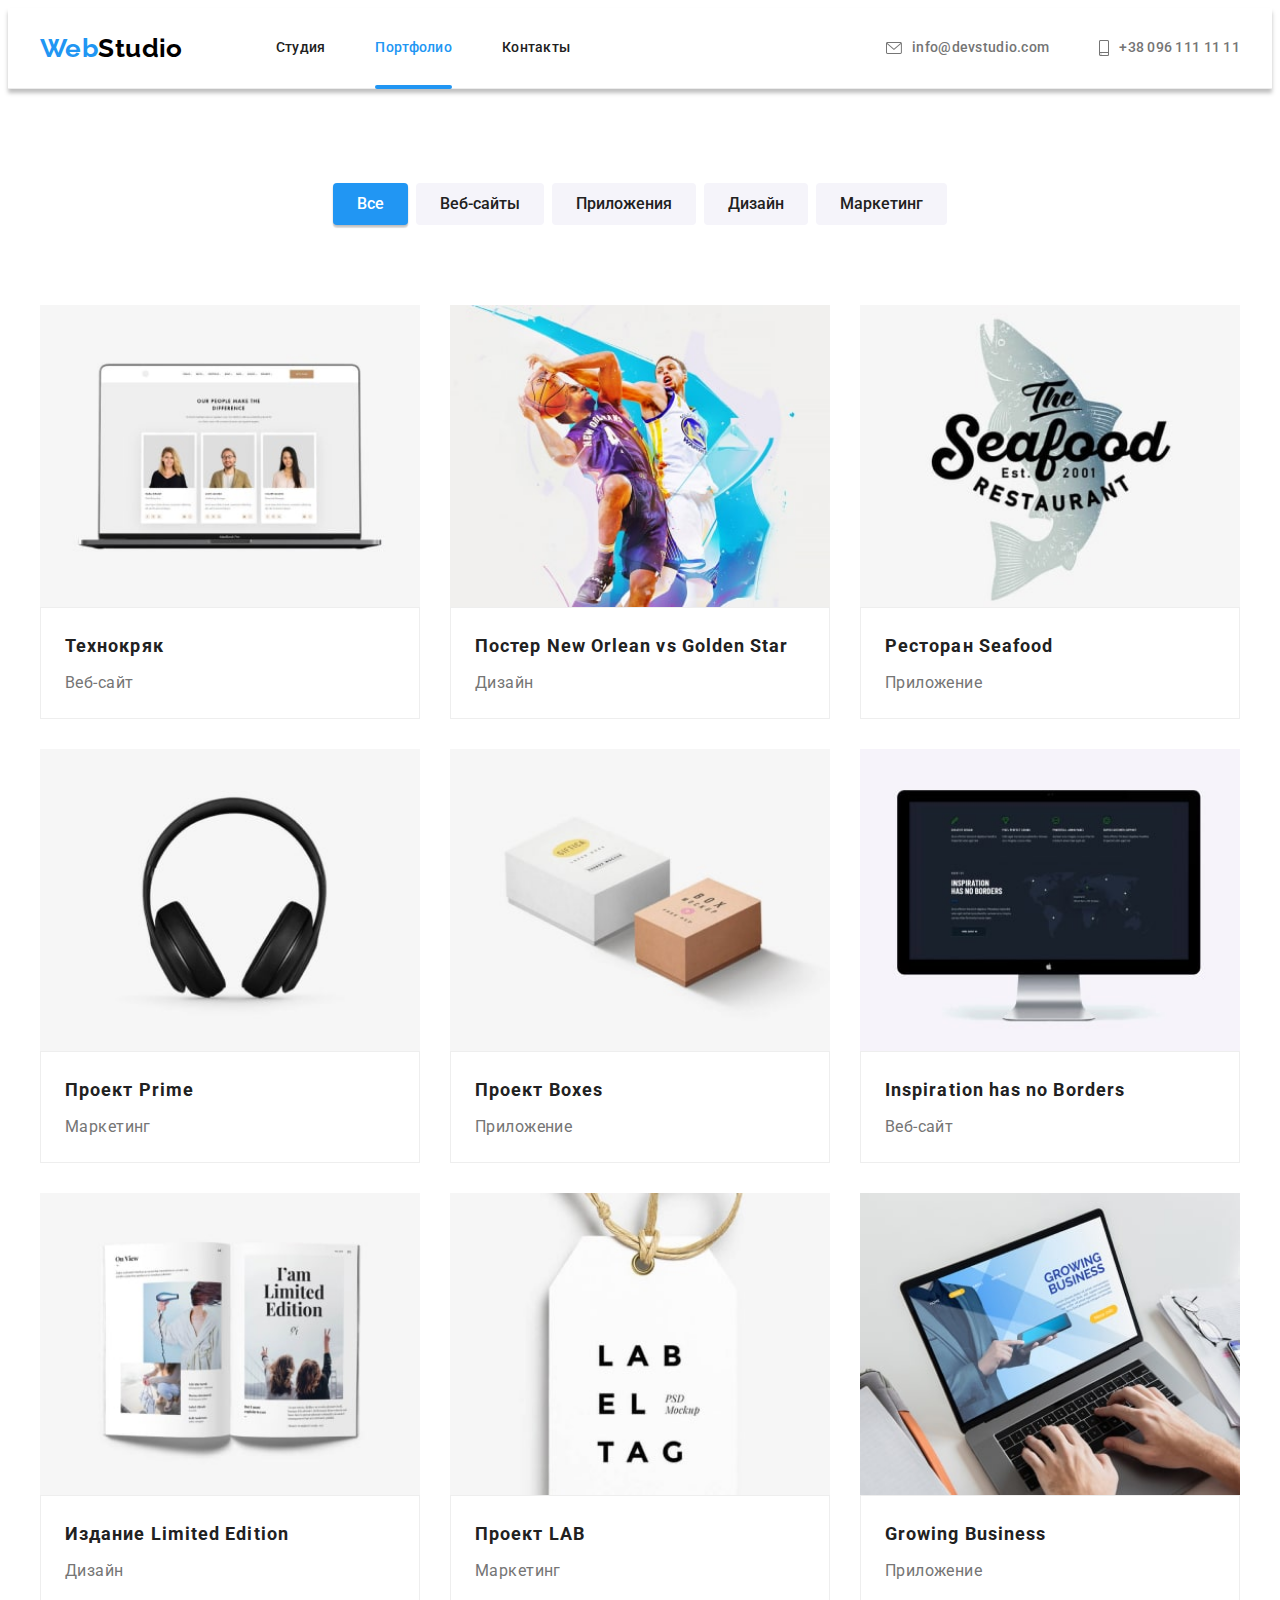
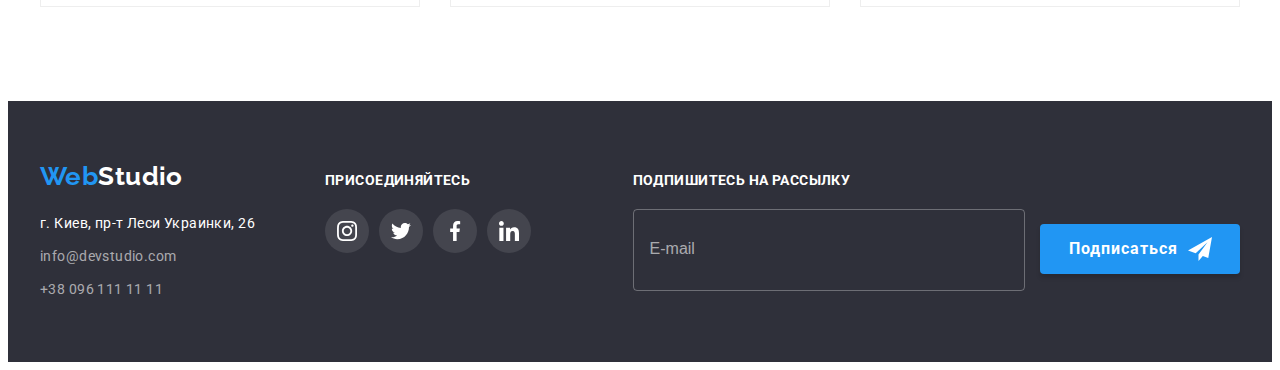
==== commit cd2ff50a: "Правки по ДЗ 8 портфолио" ====
--- a/portfolio.html
+++ b/portfolio.html
@@ -293,13 +293,13 @@
     <a href="" target="_blank" rel="noopener noreferrer nofollow" class="portfolio-link link">
         <div class="portfolio-items-wrap">
         <picture>
-            <source srcset="./images/DESK_business@1x-min.jpg 1x, 
-            ./images/DESK_business@2x-min.jpg 2x" media="(min-width: 1200px)">
-            <source srcset="./images/TAB_business@1x-min.jpg 1x, 
-            ./images/TAB_business@2x-min.jpg 2x" media="(min-width: 768px)">
-            <source srcset="./images/MOB_business@1x-min.jpg 1x, 
-            ./images/MOB_business@2x-min.jpg 2x" media="(min-width: 480px)">
-            <img src="./images/MOB_business@1x-min.jpg" alt="Growing Business" width="450" height="294" loading="lazy">
+            <source srcset="./images/DESK_Business@1x-min.jpg 1x, 
+            ./images/DESK_Business@2x-min.jpg 2x" media="(min-width: 1200px)">
+            <source srcset="./images/TAB_Business@1x-min.jpg 1x, 
+            ./images/TAB_Business@2x-min.jpg 2x" media="(min-width: 768px)">
+            <source srcset="./images/MOB_Business@1x-min.jpg 1x, 
+            ./images/MOB_Business@2x-min.jpg 2x" media="(min-width: 480px)">
+            <img src="./images/MOB_Business@1x-min.jpg" alt="Growing Business" width="450" height="294" loading="lazy">
         </picture>
 
             <p class="portfolio-img-text">Lorem ipsum dolor sit amet consectetur, adipisicing elit. Voluptatem
--- a/css/main.min.css
+++ b/css/main.min.css
@@ -1,2 +1,2 @@
-:root{--accent-color: #2196f3;--logo-color: #000000;--title-text-color: #212121;--primary-text-color: #757575;--hero-white-color: #ffffff;--background-color-style: #2f303a;--btn-background-color: #f5f4fa;--icons-main-color: #afb1b8;--duration: 250ms;--timing-function: cubic-bezier(0.4, 0, 0.2, 1);--card-item: 1}.visually-hidden{position:absolute;width:1px;height:1px;margin:-1px;padding:0;overflow:hidden;border:0;clip:rect(0 0 0 0)}h1,h2,h3,h4,h5,h6,p{margin:0}ul{margin:0;padding-left:0}body{color:var(--primary-text-color);font-family:'Roboto', sans-serif;font-size:14px;line-height:1.71;letter-spacing:0.03em}body.modal-open{overflow:hidden}.link{text-decoration:none;color:inherit}.list{list-style:none}img{display:block;width:100%;height:auto}.no-scroll{overflow:hidden}.container{width:100%;padding-left:15px;padding-right:15px;margin:0 auto}@media screen and (min-width: 480px){.container{width:480px}}@media screen and (min-width: 768px){.container{width:768px}}@media screen and (min-width: 1200px){.container{width:1200px}}.backdrop{position:fixed;top:0;width:100vw;height:100vh;z-index:3;background-color:rgba(0,0,0,0.2);transition:opacity var(--duration) var(--timing-function),visibility var(--duration) var(--timing-function)}.modal{width:100%;max-width:450px;min-height:609px;background-color:#ffffff;box-shadow:0px 1px 3px rgba(0,0,0,0.12),0px 1px 1px rgba(0,0,0,0.14),0px 2px 1px rgba(0,0,0,0.2);border-radius:4px;padding:40px;position:absolute;top:50%;left:50%;transform:translate(-50%, -50%) scale(1);transition:transform var(--duration) var(--timing-function)}.backdrop.is-hidden .modal{transform:translate(-50%, -50%) scale(0.7)}@media screen and (min-width: 1200px){.modal{max-width:528px;min-height:581px}}.is-hidden{opacity:0;pointer-events:none;visibility:hidden}.modal-close{position:absolute;top:8px;right:8px;display:flex;align-items:center;justify-content:center;width:30px;height:30px;border-radius:50%;border:1px solid rgba(0,0,0,0.1);background-color:transparent;cursor:pointer}.modal-close:focus .modal-icon,.modal-close:hover .modal-icon{fill:var(--accent-color)}.modal-title{font-weight:700;font-size:20px;line-height:1.15;text-align:center;margin-bottom:12px;color:var(--title-text-color)}.form-input{width:100%;height:40px;border:1px solid rgba(33,33,33,0.2);border-radius:4px;padding:12px 42px;outline:none;transition:border-color var(--duration) var(--timing-function)}.form-input:focus,.form-input:hover{border-color:var(--accent-color)}.modal-comment{width:100%;height:120px;resize:none;padding:12px 16px;border:1px solid rgba(33,33,33,0.2);border-radius:4px;outline:none;transition:border-color var(--duration) var(--timing-function)}.modal-comment:focus,.modal-comment:hover{border-color:var(--accent-color)}.modal-comment::placeholder{font-size:12px;line-height:1.17;letter-spacing:0.01em;color:rgba(117,117,117,0.5)}.input-wrap{position:relative}.input-icon{position:absolute;left:12px;top:50%;transform:translateY(-50%);transition:fill var(--duration) var(--timing-function)}.form-input:focus+.input-icon,.form-input:hover+.input-icon{fill:var(--accent-color)}.modal-label{display:flex;flex-direction:column;color:var(--primary-text-color)}.modal-label::placeholder{font-size:12px;line-height:1.17;letter-spacing:0.01em;color:rgba(117,117,117,0.5)}.modal-label:not(:last-child){margin-bottom:10px}.modal-form-wrapper{margin-bottom:20px}.modal-label-text{margin-bottom:4px;font-size:12px;line-height:1.17;letter-spacing:0.01em}.check-text{font-size:12px;line-height:1.17;color:var(--primary-text-color);display:flex;align-items:center;justify-content:center}@media screen and (min-width: 1200px){.check-text{font-size:14px;line-height:1.71}}.policy-wrap{margin-bottom:30px}.licensing-policy{color:var(--accent-color)}.modal-form .btn{display:block;margin-right:auto;margin-left:auto}.check-text .custom-icon{width:16px;height:15px;border-radius:2px;border:2px solid #212121;margin-right:7px;display:flex;align-items:center;justify-content:center;cursor:pointer}.policy-checkbox:checked+.check-text .custom-icon{background-color:var(--accent-color);border:none}.policy-checkbox:hover+.check-text .custom-icon,.policy-checkbox:focus+.check-text .custom-icon{border-color:var(--accent-color)}.logo{display:block;color:var(--accent-color);font-family:'Raleway', sans-serif;font-weight:700;font-size:24px;line-height:1.17}@media screen and (min-width: 1200px){.logo{font-size:26px;line-height:1.19}}.logo__header{color:var(--logo-color)}.logo__footer{color:var(--hero-white-color)}.btn{font-family:inherit;color:var(--hero-white-color);background-color:var(--accent-color);font-weight:700;font-size:16px;line-height:1.87;align-items:center;letter-spacing:0.06em;cursor:pointer;border:none;box-shadow:0px 4px 4px rgba(0,0,0,0.15);border-radius:4px;padding:10px 32px;transition:background-color var(--duration) var(--timing-function)}.btn:hover,.btn:focus{background-color:#188ce8}.card-set{margin-top:-30px;display:flex;flex-wrap:wrap;margin-left:-30px}@media (min-width: 768px) and (max-width: 1199px){.card-set{--card-item: 2}}.card-item{margin-top:30px;margin-left:30px;width:calc(100% / var(--card-item) - 30px)}.section-title{color:var(--title-text-color);font-weight:700;font-size:36px;line-height:1.17;text-align:center;margin-bottom:50px}.section{padding-top:60px;padding-bottom:60px}@media screen and (min-width: 1200px){.section{padding-top:94px;padding-bottom:94px}}.socials{display:flex;justify-content:center}.socials__link{width:44px;height:44px;border-radius:50%;display:flex;justify-content:center;align-items:center;transition:background-color var(--duration) var(--timing-function),color var(--duration) var(--timing-function)}.socials__link:hover,.socials__link:focus{background-color:var(--accent-color);color:var(--hero-white-color)}.socials__icon{fill:currentColor}.socials__item+.socials__item{margin-left:10px}.header__container,.header__nav{display:flex;align-items:center}.header__container{position:relative}.header{border-bottom:1px solid #ececec;box-shadow:0px 4px 4px rgba(0,0,0,0.25)}.header__list{display:flex;margin-left:auto}@media screen and (max-width: 767px){.header__list{display:none}}.header__contacts-list{display:flex;flex-direction:column;margin-left:auto}@media screen and (max-width: 767px){.header__contacts-list{display:none}}@media screen and (min-width: 1200px){.header__contacts-list{flex-direction:row}}.header__item:not(:last-child){margin-right:50px}.nav-page .logo{padding:16px 0;margin-right:88px}@media screen and (min-width: 768px){.nav-page .logo{margin-right:88px}}@media screen and (min-width: 1200px){.nav-page .logo{margin-right:93px}}.header__nav-list{color:var(--title-text-color)}.header__link{display:flex;align-items:center;padding-top:32px;padding-bottom:32px;font-weight:500;line-height:1.14;letter-spacing:0.02em;transition:color var(--duration) var(--timing-function)}.header__link:hover,.header__link:focus{color:var(--accent-color)}.header__contacts-link{display:flex;align-items:center;font-weight:500;font-size:12px;line-height:1.17;letter-spacing:0.02em;transition:color var(--duration) var(--timing-function)}.header__contacts-link:hover,.header__contacts-link:focus{color:var(--accent-color)}@media screen and (min-width: 1200px){.header__contacts-link{font-size:14px;line-height:1.14}}.header__nav-list .header__link--active{position:relative;color:var(--accent-color)}.header__nav-list .header__link--active::after{content:'';width:100%;height:4px;background-color:var(--accent-color);border-radius:2px;position:absolute;left:0;bottom:-1px}.header__contacts-item:not(:last-child){margin-bottom:10px}@media screen and (min-width: 1200px){.header__contacts-item:not(:last-child){margin-bottom:0;margin-right:50px}}.header__contacts-icons{margin-right:10px;fill:currentColor}.header__mob-menu-bottom{margin-top:auto}.menu-open-btn{display:block;margin:0 0 0 auto;padding:0;cursor:pointer;border:none;background-color:transparent;z-index:2;transition:color var(--duration) var(--timing-function)}.menu-open-btn:hover.is-open .icon-close,.menu-open-btn:hover .icon-menu{color:var(--accent-color)}@media screen and (min-width: 768px){.menu-open-btn{display:none}}.btn-icon{fill:currentColor}.menu-open-btn .icon-close{display:none}.menu-open-btn.is-open .icon-close{display:block}.menu-open-btn.is-open .icon-menu{display:none}.header__mob-menu{position:fixed;top:0;left:100%;width:100%;height:100%;background-color:#fff;z-index:1;padding:48px 40px;opacity:0;visibility:hidden;pointer-events:none;transition:left var(--duration) var(--timing-function),opacity var(--duration) var(--timing-function),visibility var(--duration) var(--timing-function)}.header__mob-menu .container-mob{display:flex;height:100%;flex-direction:column;justify-content:space-between}.header__mob-menu.is-open{left:0;opacity:1;visibility:visible;pointer-events:initial}.header__mob-menu-link{font-weight:500;font-size:40px;line-height:1.18;color:var(--title-text-color);transition:color var(--duration) var(--timing-function)}.header__mob-menu-link:hover,.header__mob-menu-link:focus,.header__mob-menu-link.link-active{color:var(--accent-color)}.header__mob-menu-item:not(:last-child),.header__mob-adress-item:not(:last-child){margin-bottom:32px}.header__mob-adress-link{font-weight:500;font-size:34px;line-height:1.18;transition:color var(--duration) var(--timing-function)}.header__mob-adress-link.phone-number{color:var(--accent-color)}.header__mob-adress-link:hover,.header__mob-adress-link:focus{color:var(--accent-color)}@media screen and (max-width: 300px){.header__mob-adress-link{font-size:20px}}@media screen and (min-width: 301px) and (max-width: 479px){.header__mob-adress-link{font-size:24px}}.header__mob-adress-list{margin-bottom:64px}.header__mob-socials-list{display:flex}.header__mob-socials-item:not(:last-child){margin-right:10px}.header__mob-socials-item:not(:first-child){margin-left:10px}.header__mob-socials-item:not(:last-child){position:relative}.header__mob-socials-item:not(:last-child)::after{content:'';position:absolute;right:-10px;top:0;display:block;width:2px;height:22px;background-color:rgba(33,33,33,0.2)}.header__mob-socials-link{font-weight:500;color:var(--accent-color)}@media screen and (max-width: 300px){.header__mob-socials-link{font-size:10px}}@media screen and (min-width: 301px) and (max-width: 479px){.header__mob-socials-link{font-size:12px}}.hero{background-image:linear-gradient(rgba(47,48,58,0.4), rgba(47,48,58,0.4)),url(../images/MOB_Hero_bg@1x-min.jpg);background-repeat:no-repeat;background-position:center;background-size:cover;text-align:center;padding-top:118px;padding-bottom:118px}@media (min-device-pixel-ratio: 2), (min-resolution: 192dpi), (min-resolution: 2dppx){.hero{background-image:linear-gradient(rgba(47,48,58,0.4), rgba(47,48,58,0.4)),url(../images/MOB_Hero_bg@2x-min.jpg)}}@media screen and (min-width: 768px){.hero{background-image:linear-gradient(rgba(47,48,58,0.4), rgba(47,48,58,0.4)),url(../images/TAB_Hero_bg@1x-min.jpg)}}@media screen and (min-width: 768px) and (min-device-pixel-ratio: 2), screen and (min-width: 768px) and (min-resolution: 192dpi), screen and (min-width: 768px) and (min-resolution: 2dppx){.hero{background-image:linear-gradient(rgba(47,48,58,0.4), rgba(47,48,58,0.4)),url(../images/TAB_Hero_bg@2x-min.jpg)}}@media screen and (min-width: 1200px){.hero{padding-top:200px;padding-bottom:200px;background-size:1600px auto;background-image:linear-gradient(rgba(47,48,58,0.4), rgba(47,48,58,0.4)),url(../images/DESK_Hero_bg@1x-min.jpg)}}@media screen and (min-width: 1200px) and (min-device-pixel-ratio: 2), screen and (min-width: 1200px) and (min-resolution: 192dpi), screen and (min-width: 1200px) and (min-resolution: 2dppx){.hero{background-image:linear-gradient(rgba(47,48,58,0.4), rgba(47,48,58,0.4)),url(../images/DESK_Hero_bg@2x-min.jpg)}}.hero__title{display:block;max-width:360px;margin-right:auto;margin-left:auto;margin-bottom:30px;color:var(--hero-white-color);font-size:26px;line-height:1.62;font-weight:900;letter-spacing:0.06em;text-transform:uppercase}@media screen and (min-width: 1200px){.hero__title{font-size:44px;line-height:1.36;max-width:696px}}.benefits__title{margin-bottom:10px;color:var(--title-text-color);font-weight:700;font-size:14px;line-height:1.14;text-transform:uppercase}.benefits__box{display:flex;align-items:center;justify-content:center;background-color:#f5f4fa;margin-bottom:30px;padding:25px 0;border-radius:4px}@media screen and (min-width: 768px){.benefits__box{padding:25px 142px}}@media screen and (min-width: 1200px){.benefits__box{padding:25px 100px}}@media screen and (min-width: 1200px){.benefits{--card-item: 4}}.team{background-color:#f5f4fa}@media screen and (min-width: 1200px){.team{--card-item: 4}}.team__item{background-color:#ffffff;box-shadow:0px 1px 3px rgba(0,0,0,0.12),0px 1px 1px rgba(0,0,0,0.14),0px 2px 1px rgba(0,0,0,0.2);border-radius:0px 0px 4px 4px}.team__position,.team__name{font-size:16px;line-height:1.19;text-align:center}.team__name{margin-bottom:10px;color:var(--title-text-color);font-weight:500}.team__position{margin-bottom:16px}.team-box{padding:30px 24px}.team .socials__link{background-color:#ffffff;color:var(--icons-main-color)}.work{padding-top:0px;--card-item: 3}@media screen and (max-width: 1199px){.work{display:none}}.work__wrap{position:relative;overflow:hidden}.work__text{position:absolute;bottom:0;left:0;background-color:rgba(47,48,58,0.8);color:var(--hero-white-color);font-weight:700;font-size:14px;line-height:1.14;text-align:center;text-transform:uppercase;width:100%;padding:27px 27px}.clients-list{--card-item: 2}@media screen and (min-width: 768px){.clients-list{--card-item: 3}}@media screen and (min-width: 1200px){.clients-list{--card-item: 6}}.clients__link{height:92px;border:1px solid #afb1b8;box-sizing:border-box;border-radius:4px;display:flex;justify-content:center;align-items:center;color:var(--icons-main-color);transition:color var(--duration) var(--timing-function),border-color var(--duration) var(--timing-function)}.clients__link:hover,.clients__link:focus{color:var(--accent-color);border-color:var(--accent-color)}.clients__icons{fill:currentColor}.basement__address{font-style:normal}.basement__link.white{color:var(--hero-white-color)}.basement__link{color:rgba(255,255,255,0.6);transition:color var(--duration) var(--timing-function)}.basement__link:hover,.basement__link:focus{color:var(--accent-color)}.basement-section{padding-bottom:60px;padding-top:60px;background-color:var(--background-color-style)}.basement .logo{margin-bottom:20px}.basement .socials__link{background-color:rgba(255,255,255,0.1);color:var(--hero-white-color)}.basement__items:not(:last-child){margin-bottom:9px}@media screen and (min-width: 768px){.basement__container{display:flex;flex-wrap:wrap;align-items:baseline;justify-content:space-around}}.basement__wrapper{text-align:center}.basement__wrapper:not(:last-child){margin-bottom:60px}@media screen and (min-width: 1200px){.basement__wrapper{text-align:left}.basement__wrapper:not(:last-child){margin-right:70px;margin-bottom:0}.basement__wrapper:last-child{margin-left:auto;margin-bottom:0}}.basement__title{font-size:14px;line-height:1.14;letter-spacing:0.03em;text-transform:uppercase;margin-bottom:20px;color:var(--hero-white-color)}.subscribe-form__input{width:100%;height:50px;padding:15px 16px;border:1px solid rgba(255,255,255,0.3);border-radius:4px;background-color:transparent;color:var(--hero-white-color);margin-right:12px;outline:none;transition:border-color var(--duration) var(--timing-function)}.subscribe-form__input::placeholder{color:rgba(255,255,255,0.6);font-size:16px;line-height:1.25}.subscribe-form__input:focus,.subscribe-form__input:hover{border-color:var(--accent-color)}@media screen and (min-width: 1200px){.subscribe-form__input{width:358px}}.basement__btn{position:relative;width:200px;padding:10px 29px;text-align:left;margin-top:20px}@media screen and (min-width: 1200px){.basement__btn{margin-top:0}}.subscribe-form__icon{position:absolute;right:28px;top:50%;transform:translateY(-50%)}.filter-btn{border-radius:4px;border-color:transparent;padding:6px 22px;font-family:inherit;color:var(--title-text-color);background-color:var(--btn-background-color);font-weight:500;font-size:16px;line-height:1.63;cursor:pointer;transition:background-color var(--duration) var(--timing-function),color var(--duration) var(--timing-function),box-shadow var(--duration) var(--timing-function)}.filter-btn:focus,.filter-btn:hover,.active{color:var(--hero-white-color);background-color:var(--accent-color);box-shadow:0px 3px 1px rgba(0,0,0,0.1),0px 1px 2px rgba(0,0,0,0.08),0px 2px 2px rgba(0,0,0,0.12)}.filter-list{display:flex;flex-wrap:wrap;justify-content:left;margin-bottom:70px}@media screen and (min-width: 768px){.filter-list{margin-bottom:60px;justify-content:center}}@media screen and (min-width: 1200px){.filter-list{margin-bottom:80px}}.button-item:not(:last-child){margin-right:8px}@media screen and (max-width: 389px){.button-item:not(:last-child){margin-bottom:15px}}@media screen and (min-width: 400px) and (max-width: 479px){.button-item:nth-child(-n+3){margin-bottom:15px}}@media screen and (min-width: 480px) and (max-width: 643px){.button-item:nth-child(-n+4){margin-bottom:15px}}@media screen and (min-width: 1200px){.portfolio{--card-item: 3}}.portfolio-border{flex-grow:1;border:1px solid #eeeeee;padding:20px 24px}.portfolio-title{color:var(--title-text-color);font-weight:700;font-size:18px;line-height:2;letter-spacing:0.06em;margin-bottom:4px}.portfolio-category{font-size:16px;line-height:1.88}.portfolio-link{display:flex;flex-direction:column;height:100%;transition:box-shadow var(--duration) var(--timing-function)}.portfolio-link:hover,.portfolio-link:focus{box-shadow:0px 1px 1px rgba(0,0,0,0.12),0px 4px 4px rgba(0,0,0,0.06),1px 4px 6px rgba(0,0,0,0.16)}.portfolio-items-wrap{position:relative;overflow:hidden}.portfolio-img-text{position:absolute;bottom:0;left:0;background-color:rgba(33,150,243,0.9);color:var(--hero-white-color);font-size:18px;line-height:1.56;width:100%;height:100%;padding:63px 24px;overflow:hidden;transform:translateY(101%);transition:transform var(--duration) var(--timing-function)}.portfolio-link:hover .portfolio-img-text,.portfolio-link:focus .portfolio-img-text{transform:translateY(0)}
+:root{--accent-color: #2196f3;--logo-color: #000000;--title-text-color: #212121;--primary-text-color: #757575;--hero-white-color: #ffffff;--background-color-style: #2f303a;--btn-background-color: #f5f4fa;--icons-main-color: #afb1b8;--duration: 250ms;--timing-function: cubic-bezier(0.4, 0, 0.2, 1);--card-item: 1}.visually-hidden{position:absolute;width:1px;height:1px;margin:-1px;padding:0;overflow:hidden;border:0;clip:rect(0 0 0 0)}h1,h2,h3,h4,h5,h6,p{margin:0}ul{margin:0;padding-left:0}body{color:var(--primary-text-color);font-family:'Roboto', sans-serif;font-size:14px;line-height:1.71;letter-spacing:0.03em}body.modal-open{overflow:hidden}.link{text-decoration:none;color:inherit}.list{list-style:none}img{display:block;width:100%;height:auto}.no-scroll{overflow:hidden}.container{width:100%;padding-left:15px;padding-right:15px;margin:0 auto}@media screen and (min-width: 480px){.container{width:480px}}@media screen and (min-width: 768px){.container{width:768px}}@media screen and (min-width: 1200px){.container{width:1200px}}.backdrop{position:fixed;top:0;width:100vw;height:100vh;z-index:3;background-color:rgba(0,0,0,0.2);transition:opacity var(--duration) var(--timing-function),visibility var(--duration) var(--timing-function)}.modal{width:100%;max-width:450px;min-height:609px;background-color:#ffffff;box-shadow:0px 1px 3px rgba(0,0,0,0.12),0px 1px 1px rgba(0,0,0,0.14),0px 2px 1px rgba(0,0,0,0.2);border-radius:4px;padding:40px;position:absolute;top:50%;left:50%;transform:translate(-50%, -50%) scale(1);transition:transform var(--duration) var(--timing-function)}.backdrop.is-hidden .modal{transform:translate(-50%, -50%) scale(0.7)}@media screen and (min-width: 1200px){.modal{max-width:528px;min-height:581px}}.is-hidden{opacity:0;pointer-events:none;visibility:hidden}.modal-close{position:absolute;top:8px;right:8px;display:flex;align-items:center;justify-content:center;width:30px;height:30px;border-radius:50%;border:1px solid rgba(0,0,0,0.1);background-color:transparent;cursor:pointer}.modal-close:focus .modal-icon,.modal-close:hover .modal-icon{fill:var(--accent-color)}.modal-title{font-weight:700;font-size:20px;line-height:1.15;text-align:center;margin-bottom:12px;color:var(--title-text-color)}.form-input{width:100%;height:40px;border:1px solid rgba(33,33,33,0.2);border-radius:4px;padding:12px 42px;outline:none;transition:border-color var(--duration) var(--timing-function)}.form-input:focus,.form-input:hover{border-color:var(--accent-color)}.modal-comment{width:100%;height:120px;resize:none;padding:12px 16px;border:1px solid rgba(33,33,33,0.2);border-radius:4px;outline:none;transition:border-color var(--duration) var(--timing-function)}.modal-comment:focus,.modal-comment:hover{border-color:var(--accent-color)}.modal-comment::placeholder{font-size:12px;line-height:1.17;letter-spacing:0.01em;color:rgba(117,117,117,0.5)}.input-wrap{position:relative}.input-icon{position:absolute;left:12px;top:50%;transform:translateY(-50%);transition:fill var(--duration) var(--timing-function)}.form-input:focus+.input-icon,.form-input:hover+.input-icon{fill:var(--accent-color)}.modal-label{display:flex;flex-direction:column;color:var(--primary-text-color)}.modal-label::placeholder{font-size:12px;line-height:1.17;letter-spacing:0.01em;color:rgba(117,117,117,0.5)}.modal-label:not(:last-child){margin-bottom:10px}.modal-form-wrapper{margin-bottom:20px}.modal-label-text{margin-bottom:4px;font-size:12px;line-height:1.17;letter-spacing:0.01em}.check-text{font-size:12px;line-height:1.17;color:var(--primary-text-color);display:flex;align-items:center;justify-content:center}@media screen and (min-width: 1200px){.check-text{font-size:14px;line-height:1.71}}.policy-wrap{margin-bottom:30px}.licensing-policy{color:var(--accent-color)}.modal-form .btn{display:block;margin-right:auto;margin-left:auto}.check-text .custom-icon{width:16px;height:15px;border-radius:2px;border:2px solid #212121;margin-right:7px;display:flex;align-items:center;justify-content:center;cursor:pointer}.policy-checkbox:checked+.check-text .custom-icon{background-color:var(--accent-color);border:none}.policy-checkbox:hover+.check-text .custom-icon,.policy-checkbox:focus+.check-text .custom-icon{border-color:var(--accent-color)}.logo{display:block;color:var(--accent-color);font-family:'Raleway', sans-serif;font-weight:700;font-size:24px;line-height:1.17}@media screen and (min-width: 1200px){.logo{font-size:26px;line-height:1.19}}.logo__header{color:var(--logo-color)}.logo__footer{color:var(--hero-white-color)}.btn{font-family:inherit;color:var(--hero-white-color);background-color:var(--accent-color);font-weight:700;font-size:16px;line-height:1.87;align-items:center;letter-spacing:0.06em;cursor:pointer;border:none;box-shadow:0px 4px 4px rgba(0,0,0,0.15);border-radius:4px;padding:10px 32px;transition:background-color var(--duration) var(--timing-function)}.btn:hover,.btn:focus{background-color:#188ce8}.card-set{margin-top:-30px;display:flex;flex-wrap:wrap;margin-left:-30px}@media (min-width: 768px) and (max-width: 1199px){.card-set{--card-item: 2}}.card-item{margin-top:30px;margin-left:30px;width:calc(100% / var(--card-item) - 30px)}.section-title{color:var(--title-text-color);font-weight:700;font-size:36px;line-height:1.17;text-align:center;margin-bottom:50px}.section{padding-top:60px;padding-bottom:60px}@media screen and (min-width: 1200px){.section{padding-top:94px;padding-bottom:94px}}.socials{display:flex;justify-content:center}.socials__link{width:44px;height:44px;border-radius:50%;display:flex;justify-content:center;align-items:center;transition:background-color var(--duration) var(--timing-function),color var(--duration) var(--timing-function)}.socials__link:hover,.socials__link:focus{background-color:var(--accent-color);color:var(--hero-white-color)}.socials__icon{fill:currentColor}.socials__item+.socials__item{margin-left:10px}.header__container,.header__nav{display:flex;align-items:center}.header__container{position:relative}.header{border-bottom:1px solid #ececec;box-shadow:0px 4px 4px rgba(0,0,0,0.25)}.header__list{display:flex;margin-left:auto}@media screen and (max-width: 767px){.header__list{display:none}}.header__contacts-list{display:flex;flex-direction:column;margin-left:auto}@media screen and (max-width: 767px){.header__contacts-list{display:none}}@media screen and (min-width: 1200px){.header__contacts-list{flex-direction:row}}.header__item:not(:last-child){margin-right:50px}.nav-page .logo{padding:16px 0;margin-right:88px}@media screen and (min-width: 768px){.nav-page .logo{margin-right:88px}}@media screen and (min-width: 1200px){.nav-page .logo{margin-right:93px}}.header__nav-list{color:var(--title-text-color)}.header__link{display:flex;align-items:center;padding-top:32px;padding-bottom:32px;font-weight:500;line-height:1.14;letter-spacing:0.02em;transition:color var(--duration) var(--timing-function)}.header__link:hover,.header__link:focus{color:var(--accent-color)}.header__contacts-link{display:flex;align-items:center;font-weight:500;font-size:12px;line-height:1.17;letter-spacing:0.02em;transition:color var(--duration) var(--timing-function)}.header__contacts-link:hover,.header__contacts-link:focus{color:var(--accent-color)}@media screen and (min-width: 1200px){.header__contacts-link{font-size:14px;line-height:1.14}}.header__nav-list .header__link--active{position:relative;color:var(--accent-color)}.header__nav-list .header__link--active::after{content:'';width:100%;height:4px;background-color:var(--accent-color);border-radius:2px;position:absolute;left:0;bottom:-1px}.header__contacts-item:not(:last-child){margin-bottom:10px}@media screen and (min-width: 1200px){.header__contacts-item:not(:last-child){margin-bottom:0;margin-right:50px}}.header__contacts-icons{margin-right:10px;fill:currentColor}.header__mob-menu-bottom{margin-top:auto}.menu-open-btn{display:block;margin:0 0 0 auto;padding:0;cursor:pointer;border:none;background-color:transparent;z-index:2;transition:color var(--duration) var(--timing-function)}.menu-open-btn:hover.is-open .icon-close,.menu-open-btn:hover .icon-menu{color:var(--accent-color)}@media screen and (min-width: 768px){.menu-open-btn{display:none}}.btn-icon{fill:currentColor}.menu-open-btn .icon-close{display:none}.menu-open-btn.is-open .icon-close{display:block}.menu-open-btn.is-open .icon-menu{display:none}.header__mob-menu{position:fixed;top:0;left:100%;width:100%;height:100%;background-color:#fff;z-index:1;padding:48px 40px;opacity:0;visibility:hidden;pointer-events:none;transition:left var(--duration) var(--timing-function),opacity var(--duration) var(--timing-function),visibility var(--duration) var(--timing-function)}.header__mob-menu .container-mob{display:flex;height:100%;flex-direction:column;justify-content:space-between}.header__mob-menu.is-open{left:0;opacity:1;visibility:visible;pointer-events:initial}.header__mob-menu-link{font-weight:500;font-size:40px;line-height:1.18;color:var(--title-text-color);transition:color var(--duration) var(--timing-function)}.header__mob-menu-link:hover,.header__mob-menu-link:focus,.header__mob-menu-link.link-active{color:var(--accent-color)}.header__mob-menu-item:not(:last-child),.header__mob-adress-item:not(:last-child){margin-bottom:32px}.header__mob-adress-link{font-weight:500;font-size:34px;line-height:1.18;transition:color var(--duration) var(--timing-function)}.header__mob-adress-link.phone-number{color:var(--accent-color)}.header__mob-adress-link:hover,.header__mob-adress-link:focus{color:var(--accent-color)}@media screen and (max-width: 300px){.header__mob-adress-link{font-size:20px}}@media screen and (min-width: 301px) and (max-width: 479px){.header__mob-adress-link{font-size:24px}}.email-address{font-size:24px;line-height:1.17}@media screen and (max-width: 300px){.email-address{font-size:14px}}.header__mob-adress-list{margin-bottom:64px}.header__mob-socials-list{display:flex}.header__mob-socials-item:not(:last-child){margin-right:10px}.header__mob-socials-item:not(:first-child){margin-left:10px}.header__mob-socials-item:not(:last-child){position:relative}.header__mob-socials-item:not(:last-child)::after{content:'';position:absolute;right:-10px;top:0;display:block;width:2px;height:22px;background-color:rgba(33,33,33,0.2)}.header__mob-socials-link{font-weight:500;font-size:18px;line-height:1.22;color:var(--accent-color)}@media screen and (max-width: 300px){.header__mob-socials-link{font-size:10px}}@media screen and (min-width: 301px) and (max-width: 479px){.header__mob-socials-link{font-size:12px}}.hero{background-image:linear-gradient(rgba(47,48,58,0.4), rgba(47,48,58,0.4)),url(../images/MOB_Hero_bg@1x-min.jpg);background-repeat:no-repeat;background-position:center;background-size:cover;text-align:center;padding-top:118px;padding-bottom:118px}@media (min-device-pixel-ratio: 2), (min-resolution: 192dpi), (min-resolution: 2dppx){.hero{background-image:linear-gradient(rgba(47,48,58,0.4), rgba(47,48,58,0.4)),url(../images/MOB_Hero_bg@2x-min.jpg)}}@media screen and (min-width: 768px){.hero{background-image:linear-gradient(rgba(47,48,58,0.4), rgba(47,48,58,0.4)),url(../images/TAB_Hero_bg@1x-min.jpg)}}@media screen and (min-width: 768px) and (min-device-pixel-ratio: 2), screen and (min-width: 768px) and (min-resolution: 192dpi), screen and (min-width: 768px) and (min-resolution: 2dppx){.hero{background-image:linear-gradient(rgba(47,48,58,0.4), rgba(47,48,58,0.4)),url(../images/TAB_Hero_bg@2x-min.jpg)}}@media screen and (min-width: 1200px){.hero{padding-top:200px;padding-bottom:200px;background-size:1600px auto;background-image:linear-gradient(rgba(47,48,58,0.4), rgba(47,48,58,0.4)),url(../images/DESK_Hero_bg@1x-min.jpg)}}@media screen and (min-width: 1200px) and (min-device-pixel-ratio: 2), screen and (min-width: 1200px) and (min-resolution: 192dpi), screen and (min-width: 1200px) and (min-resolution: 2dppx){.hero{background-image:linear-gradient(rgba(47,48,58,0.4), rgba(47,48,58,0.4)),url(../images/DESK_Hero_bg@2x-min.jpg)}}.hero__title{display:block;max-width:360px;margin-right:auto;margin-left:auto;margin-bottom:30px;color:var(--hero-white-color);font-size:26px;line-height:1.62;font-weight:900;letter-spacing:0.06em;text-transform:uppercase}@media screen and (min-width: 1200px){.hero__title{font-size:44px;line-height:1.36;max-width:696px}}.benefits__title{margin-bottom:10px;color:var(--title-text-color);font-weight:700;font-size:14px;line-height:1.14;text-transform:uppercase}.benefits__box{display:flex;align-items:center;justify-content:center;background-color:#f5f4fa;margin-bottom:30px;padding:25px 0;border-radius:4px}@media screen and (min-width: 768px){.benefits__box{padding:25px 142px}}@media screen and (min-width: 1200px){.benefits__box{padding:25px 100px}}@media screen and (min-width: 1200px){.benefits{--card-item: 4}}.team{background-color:#f5f4fa}@media screen and (min-width: 1200px){.team{--card-item: 4}}.team__item{background-color:#ffffff;box-shadow:0px 1px 3px rgba(0,0,0,0.12),0px 1px 1px rgba(0,0,0,0.14),0px 2px 1px rgba(0,0,0,0.2);border-radius:0px 0px 4px 4px}.team__position,.team__name{font-size:16px;line-height:1.19;text-align:center}.team__name{margin-bottom:10px;color:var(--title-text-color);font-weight:500}.team__position{margin-bottom:16px}.team-box{padding:30px 24px}.team .socials__link{background-color:#ffffff;color:var(--icons-main-color)}.work{padding-top:0px;--card-item: 3}@media screen and (max-width: 1199px){.work{display:none}}.work__wrap{position:relative;overflow:hidden}.work__text{position:absolute;bottom:0;left:0;background-color:rgba(47,48,58,0.8);color:var(--hero-white-color);font-weight:700;font-size:14px;line-height:1.14;text-align:center;text-transform:uppercase;width:100%;padding:27px 27px}.clients-list{--card-item: 2}@media screen and (min-width: 768px){.clients-list{--card-item: 3}}@media screen and (min-width: 1200px){.clients-list{--card-item: 6}}.clients__link{height:92px;border:1px solid #afb1b8;box-sizing:border-box;border-radius:4px;display:flex;justify-content:center;align-items:center;color:var(--icons-main-color);transition:color var(--duration) var(--timing-function),border-color var(--duration) var(--timing-function)}.clients__link:hover,.clients__link:focus{color:var(--accent-color);border-color:var(--accent-color)}.clients__icons{fill:currentColor}.basement__address{font-style:normal}.basement__link.white{color:var(--hero-white-color)}.basement__link{color:rgba(255,255,255,0.6);transition:color var(--duration) var(--timing-function)}.basement__link:hover,.basement__link:focus{color:var(--accent-color)}.basement-section{padding-bottom:60px;padding-top:60px;background-color:var(--background-color-style)}.basement .logo{margin-bottom:20px}.basement .socials__link{background-color:rgba(255,255,255,0.1);color:var(--hero-white-color)}.basement__items:not(:last-child){margin-bottom:9px}@media screen and (min-width: 768px){.basement__container{display:flex;flex-wrap:wrap;align-items:baseline;justify-content:space-around}}.basement__wrapper{text-align:center}.basement__wrapper:not(:last-child){margin-bottom:60px}@media screen and (min-width: 1200px){.basement__wrapper{text-align:left}.basement__wrapper:not(:last-child){margin-right:70px;margin-bottom:0}.basement__wrapper:last-child{margin-left:auto;margin-bottom:0}}.basement__title{font-size:14px;line-height:1.14;letter-spacing:0.03em;text-transform:uppercase;margin-bottom:20px;color:var(--hero-white-color)}.subscribe-form__input{width:100%;height:50px;padding:15px 16px;border:1px solid rgba(255,255,255,0.3);border-radius:4px;background-color:transparent;color:var(--hero-white-color);margin-right:12px;outline:none;transition:border-color var(--duration) var(--timing-function)}.subscribe-form__input::placeholder{color:rgba(255,255,255,0.6);font-size:16px;line-height:1.25}.subscribe-form__input:focus,.subscribe-form__input:hover{border-color:var(--accent-color)}@media screen and (min-width: 1200px){.subscribe-form__input{width:358px}}.basement__btn{position:relative;width:200px;padding:10px 29px;text-align:left;margin-top:20px}@media screen and (min-width: 1200px){.basement__btn{margin-top:0}}.subscribe-form__icon{position:absolute;right:28px;top:50%;transform:translateY(-50%)}.filter-btn{border-radius:4px;border-color:transparent;padding:6px 22px;font-family:inherit;color:var(--title-text-color);background-color:var(--btn-background-color);font-weight:500;font-size:16px;line-height:1.63;cursor:pointer;transition:background-color var(--duration) var(--timing-function),color var(--duration) var(--timing-function),box-shadow var(--duration) var(--timing-function)}.filter-btn:focus,.filter-btn:hover,.active{color:var(--hero-white-color);background-color:var(--accent-color);box-shadow:0px 3px 1px rgba(0,0,0,0.1),0px 1px 2px rgba(0,0,0,0.08),0px 2px 2px rgba(0,0,0,0.12)}.filter-list{display:flex;flex-wrap:wrap;justify-content:left;margin-bottom:70px}@media screen and (min-width: 768px){.filter-list{margin-bottom:60px;justify-content:center}}@media screen and (min-width: 1200px){.filter-list{margin-bottom:80px}}.button-item:not(:last-child){margin-right:8px}@media screen and (max-width: 389px){.button-item:not(:last-child){margin-bottom:15px}}@media screen and (min-width: 400px) and (max-width: 479px){.button-item:nth-child(-n+3){margin-bottom:15px}}@media screen and (min-width: 480px) and (max-width: 643px){.button-item:nth-child(-n+4){margin-bottom:15px}}@media screen and (min-width: 1200px){.portfolio{--card-item: 3}}.portfolio-border{flex-grow:1;border:1px solid #eeeeee;padding:20px 24px}.portfolio-title{color:var(--title-text-color);font-weight:700;font-size:18px;line-height:2;letter-spacing:0.06em;margin-bottom:4px}.portfolio-category{font-size:16px;line-height:1.88}.portfolio-link{display:flex;flex-direction:column;height:100%;transition:box-shadow var(--duration) var(--timing-function)}.portfolio-link:hover,.portfolio-link:focus{box-shadow:0px 1px 1px rgba(0,0,0,0.12),0px 4px 4px rgba(0,0,0,0.06),1px 4px 6px rgba(0,0,0,0.16)}.portfolio-items-wrap{position:relative;overflow:hidden}.portfolio-img-text{position:absolute;bottom:0;left:0;background-color:rgba(33,150,243,0.9);color:var(--hero-white-color);font-size:18px;line-height:1.56;width:100%;height:100%;padding:63px 24px;overflow:hidden;transform:translateY(101%);transition:transform var(--duration) var(--timing-function)}.portfolio-link:hover .portfolio-img-text,.portfolio-link:focus .portfolio-img-text{transform:translateY(0)}
 /*# sourceMappingURL=main.min.css.map */